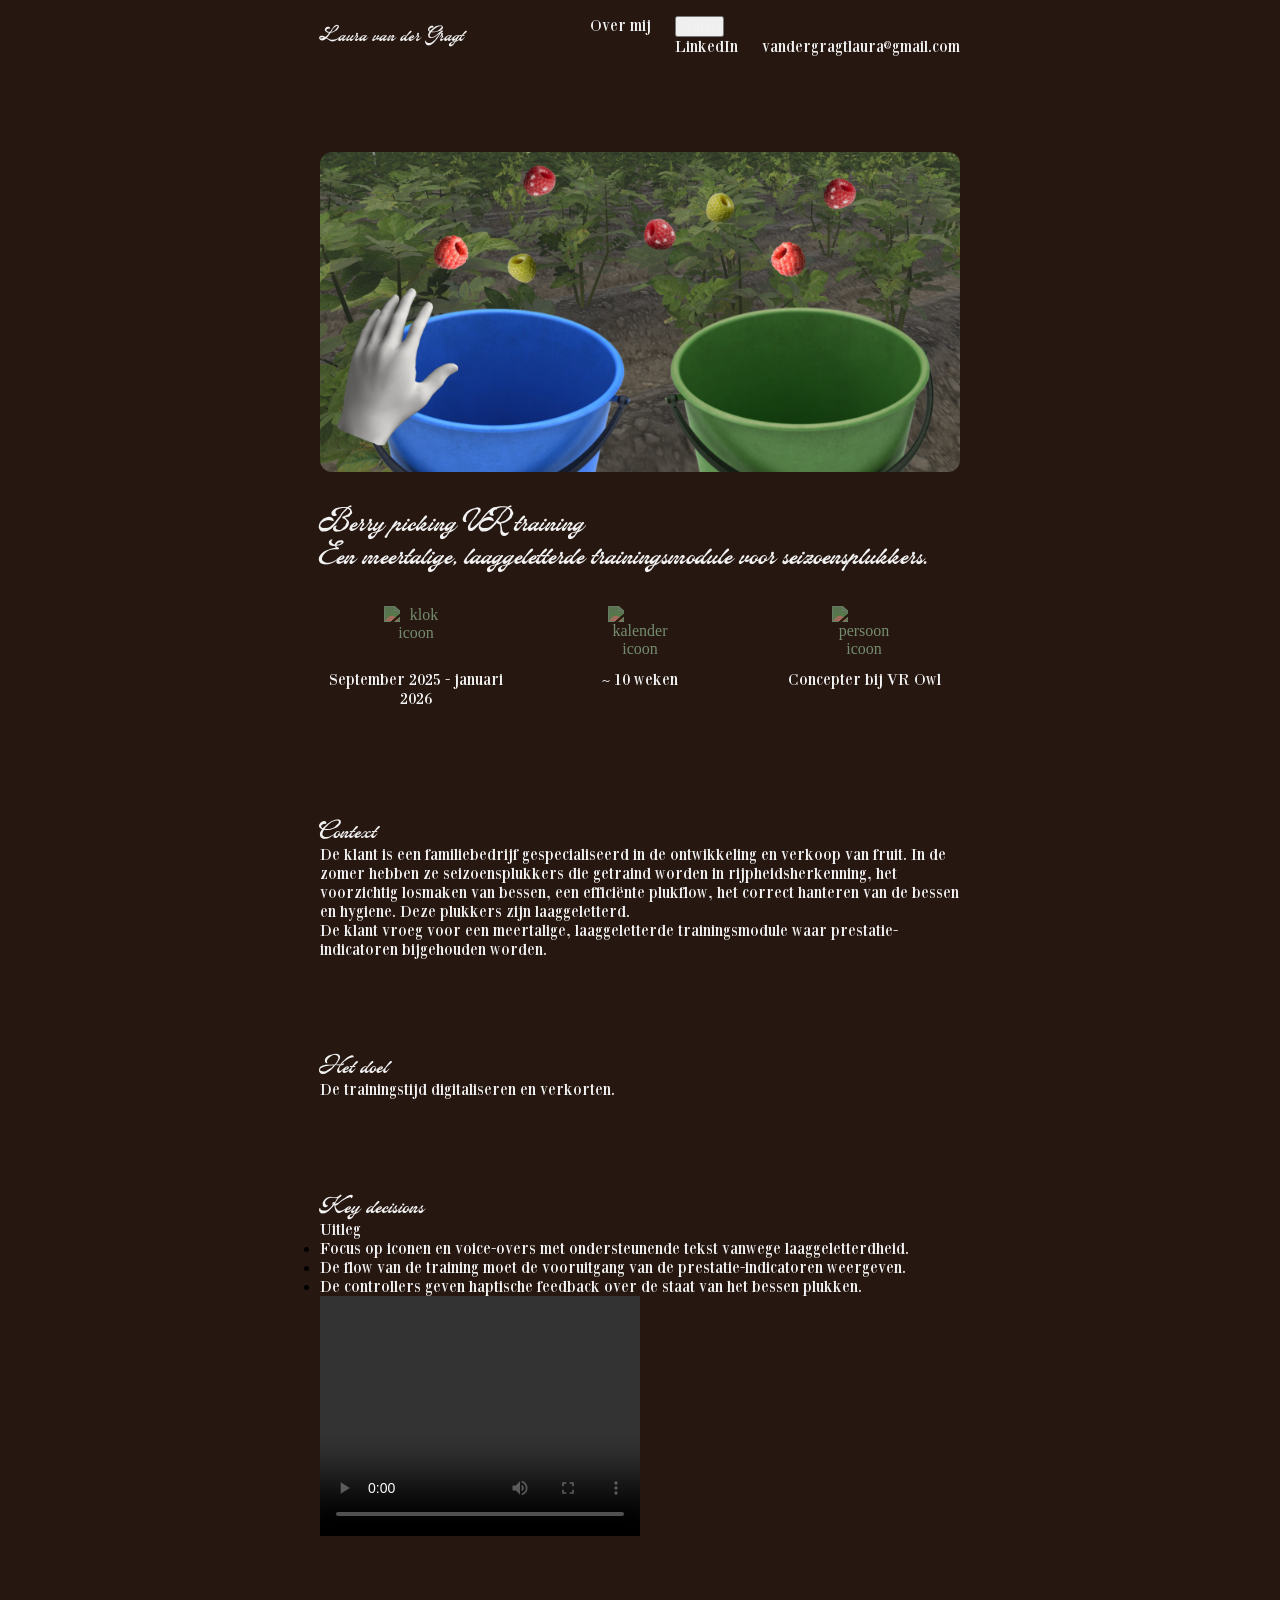
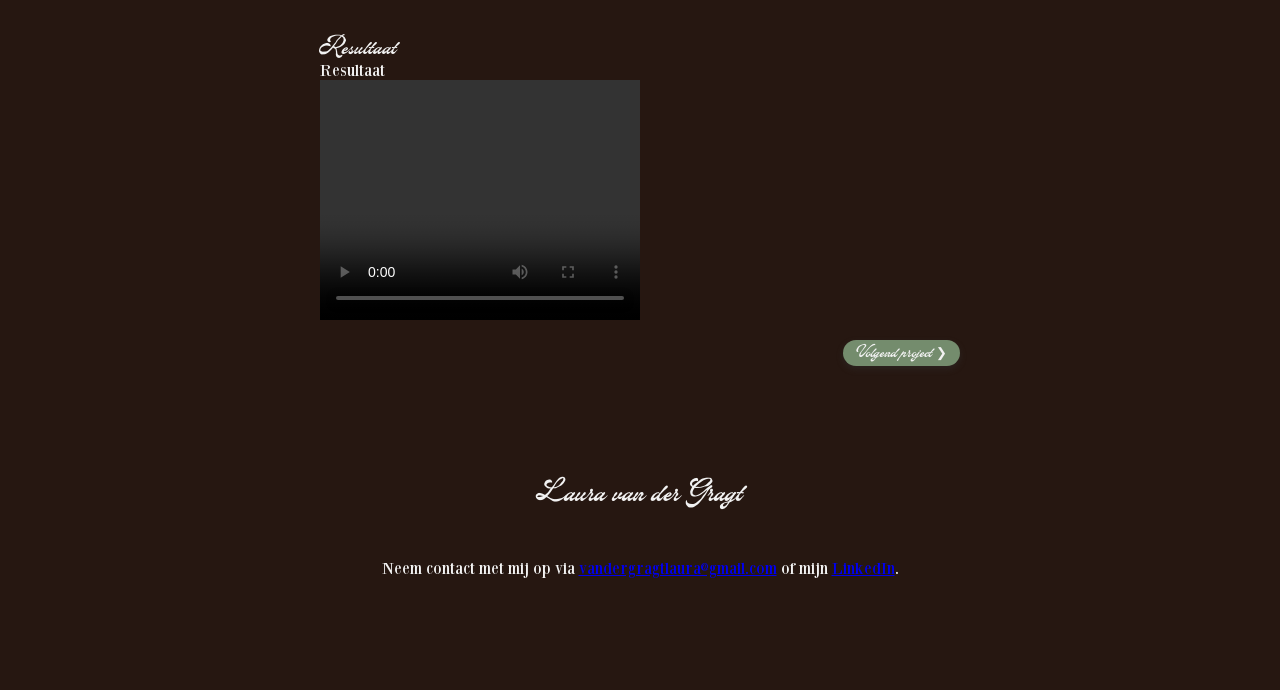
==== html/berrypicking.html @ a21385d6 "test" ====
<!DOCTYPE html>
<html lang="nl">

<head>
    <title>Berry picking VR training - Laura van der Gragt</title>

    <meta charset="UTF-8">

    <link rel="stylesheet" type="text/css" href="../css/style.css">
    <link rel="stylesheet" type="text/css" href="../css/projecten.css">

    <meta name="viewport" content="width=device-width, initial-scale=1" />
</head>

<body>
    <header>
        <nav>
            <a href="../index.html">Laura van der Gragt</a>
            <ul>
                <li>
                    <a href="./over-mij.html">Over mij</a>
                </li>
                <li>
                    <button>Contact</button>
                    <ul>
                        <li>
                            <a href="https://www.linkedin.com/in/laura-van-der-gragt/" target="_blank">LinkedIn</a>    
                        </li>
                        <li>
                            <a href= "mailto: vandergragtlaura@gmail.com"> vandergragtlaura@gmail.com</a>    
                        </li>
                    </ul>
                </li>
            </ul>   
        </nav>
    </header>

    <main>
        
        <section>
            <img src="../img/berrypicking-2.png" alt="Afbeelding van project">
            <h1>Berry picking VR training</h1>
        </section>

        <h2>Een meertalige, laaggeletterde trainingsmodule voor seizoensplukkers.</h2>

        <!-- Informatie case zoals tijd, wanneer en welke rol -->
        <ul>
            <li>
                <img src="../img/iconen-versie2/Klok.svg" alt="klok icoon">
                <p>September 2025 - januari 2026</p>
            </li>
            <li>
                <img src="../img/iconen-versie2/Kalender.svg" alt="kalender icoon">
                <p>~ 10 weken</p>
            </li>
            <li>
                <img src="../img/iconen-versie2/Persoon.svg" alt="persoon icoon">
                <p>Concepter bij VR Owl</p>
            </li>
        </ul>

        <section>
            <h3>Context</h3>
            <!-- <button>&#10095;</button> -->

            <section>
                <p>De klant is een familiebedrijf gespecialiseerd in de ontwikkeling en verkoop van fruit. In de zomer hebben ze seizoensplukkers die getraind worden in rijpheidsherkenning, het voorzichtig losmaken van bessen, een efficiënte plukflow, het correct hanteren van de bessen en hygiene. Deze plukkers zijn laaggeletterd.</p>
                <p>De klant vroeg voor een meertalige, laaggeletterde trainingsmodule waar prestatie-indicatoren bijgehouden worden. </p>
            </section>
                 
        </section>

        <section>
            <h3>Het doel</h3>
            <!-- <button>&#10095;</button> -->

            <section>
                 <p>De trainingstijd digitaliseren en verkorten.</p> 
            </section>

        </section>

        <section>
            <h3>Key decisions</h3>
            <!-- <button>&#10095;</button> -->

            <section>
                <p>Uitleg</p>

                <ul>
                    <li>
                        <p>Focus op iconen en voice-overs met ondersteunende tekst vanwege laaggeletterdheid.</p>
                    </li>
                    <li>
                        <p>De flow van de training moet de vooruitgang van de prestatie-indicatoren weergeven. </p> 
                    </li>
                    <li>
                        <p>De controllers geven haptische feedback over de staat van het bessen plukken.</p>
                    </li>
                </ul>
                
                <video width="320" height="240" controls>
                    <source src="#" type="video/mp4">
                    Je browser ondersteunt geen video.
                </video>
            </section>

        </section>

        <!-- Hoe veel interviews, tests/testpersonen etc. -->
        <!-- <ul>
            <li>
                <img src="../img/iconen-versie2/Testpersonen-2.svg" alt="Testpersonen icoon">
                <p>Testpersonen</p>
            </li> 
            <li>
                <img src="../img/iconen-versie2/Onderzoek-vergrootglas.svg" alt="Vergrootglas icoon">
                <p>Interviews</p>
            </li> 
        </ul> -->

        <section>
            <h3>Resultaat</h3>
            <!-- <button>&#10095;</button> -->

            <section>
                <p>Resultaat</p>
                
                <video width="320" height="240" controls>
                    <source src="#" type="video/mp4">
                    Je browser ondersteunt geen video.
                </video> 
            </section>
        </section>
    </main>

    <a href="#" class="button-container">Volgend project &#10095;</a>

    <footer>
        <h2>Laura van der Gragt</h2>
        <p>Neem contact met mij op via <a href= "mailto: vandergragtlaura@gmail.com">vandergragtlaura@gmail.com</a> of mijn <a href="https://www.linkedin.com/in/laura-van-der-gragt/" target="_blank">LinkedIn</a>.</p>
    </footer>

    <script src="../js/projecten.js"></script>

</body>
---- css/style.css ----
@charset "UTF-8";

* {
    box-sizing: border-box;
    padding: 0;
    margin: 0;
}

:root {
    --header-color: #F2F2F2;
    --header-hover: #;
    --highlight: #748C6D;

    --main-color: #F2F2F2;
    --main-hover: #;
    
    --background-color: #261711;

    --ervaring-background: #72655F;

    --figcaption-a:#748C6D;
    --figcaption-a-hover: #72655F;

}

@font-face {
    font-family: "BodoniXT";
    src: url(../fonts/BodoniXT.ttf);
}

@font-face {
    font-family: "Montella";
    src: url(../fonts/Montella\ Cracken.otf);
}

body {
    background-color: var(--background-color);
    width: 85%;
    margin: auto;
    /* display: flex; */
    /* align-items: center;
    justify-content: center; */
}

html {
  scroll-behavior: smooth;
}

img {
    width: 100%;
}





h1, h2, h3, h4, p {
    color: var(--header-color);
    font-weight:lighter;
}

h1, h2, h3, h4 {
    font-family: "Montella";
}

p {
    font-family: "BodoniXT";
}  


header {
    position: sticky; 
    z-index: 1000; 
    padding: 1em 0 0 0;
}

/* Stijl voor de navigatie */
header nav {
    display: flex;
    justify-content: space-between; 
    align-items: center; 

    font-size: 1.em;
}

/* Logo */
header nav > a {
    color: var(--main-color);
    text-decoration: none; 

    font-family: "Montella";
}

/* Stijl voor de navigatielinks */
header nav ul {
    list-style: none; 
    display: flex; 
    gap: 1.5rem; 
}

header nav ul a, header nav button {
    font-family: "BodoniXT";

    text-decoration: none; 
    color: var(--main-color); 
    /* font-size: 1rem; */
    /* transition: color 0.3s ease;  */
}

/* header nav ul a:hover, header nav button:hover {
    color: var(--header-hover-color-text); 
} */

main > section {
    margin-top: 4em;
}


.highlight {
    font-family:"Montella";
    color: var(--highlight);
} 

.intro h2, .intro h3 {
    font-family: "BodoniXT";
}


/* Case study knop */
.button-container {
    text-align: center;
    align-self: center;

    display: table;
    margin: 0 0 0 auto;
    right: 0;
    padding: .3em 1em;

    border-radius: 36px;
    background-color: var(--figcaption-a);

    text-decoration: none;
    font-family: "Montella";
    color: var(--main-color);
    font-weight: lighter;
    font-size:smaller;
    
    filter:
    drop-shadow(0 3px 3px #3333336a);
}








.ervaring-grid {
    display: flex;
    justify-content: left;
    align-items: center;

    flex-direction: column;

    gap: 1em;

    margin: 1em 0 1em 0
}

.ervaring-grid li {
    display: grid;
    grid-template-columns: 3em auto;
    grid-template-rows: auto auto;

    width: 100%;

    background-color: var(--ervaring-background);

    padding: 1em;
    border-radius: 20px;
}



.ervaring-grid h4 {
    font-size: 1.2em;
    font-family: "Montella"
}

.ervaring-grid p {
    white-space: pre-line;
    grid-row: 2;
    grid-column: 2;
}

.ervaring-grid li img {
    order: -1;
    width: 2em;

    filter: invert();
}






footer {
    text-align: center; 
    padding: 7em 0; 
    width: 100%;

    color: var(--main-color);
}

footer h2 {
    font-family: "Montella";

    padding-bottom: 2em;
}

@media screen and (min-width: 1100px) {
    .ervaring-grid {
        flex-direction: row;
    }
}

@media screen and (min-width: 800px) {
    body {
        width: 50%;
    }
}
---- css/projecten.css ----
/* Banner foto */

main section:first-of-type img {
    width: 100%;
    height: 20em;

    object-fit: cover;

    margin: 2em 0;

    border-radius: 12px;
}

h1 {
    font-family: "Montella";
}


/* Statistieken grids */

main > ul:first-of-type {
    list-style: none;
    display: grid;
    grid-template-columns: repeat(3, 1fr);
    gap: 2em;
    padding: 2em 0;
}

main > ul:first-of-type li, main > ul:nth-of-type(2) li {
    display: flex;
    flex-direction: column;
    align-items: center;
    text-align: center;
}

main > ul:first-of-type li img, main >ul:nth-of-type(2) li img {
    width: 4em;
    height: 4em;
    padding-bottom: 1em;

    filter: invert(57%) sepia(14%) saturate(598%) hue-rotate(61deg) brightness(89%) contrast(86%);
}

main > ul:nth-of-type(2) {
    list-style: none;
    display: grid;
    grid-template-columns: repeat(2, 1fr);
    gap: 3em;
    padding: 2em 0;
}

main > section:not(:first-of-type) {
    padding: 1em 0 1em 0;
}

main section img {
    border-radius: 12px;
}
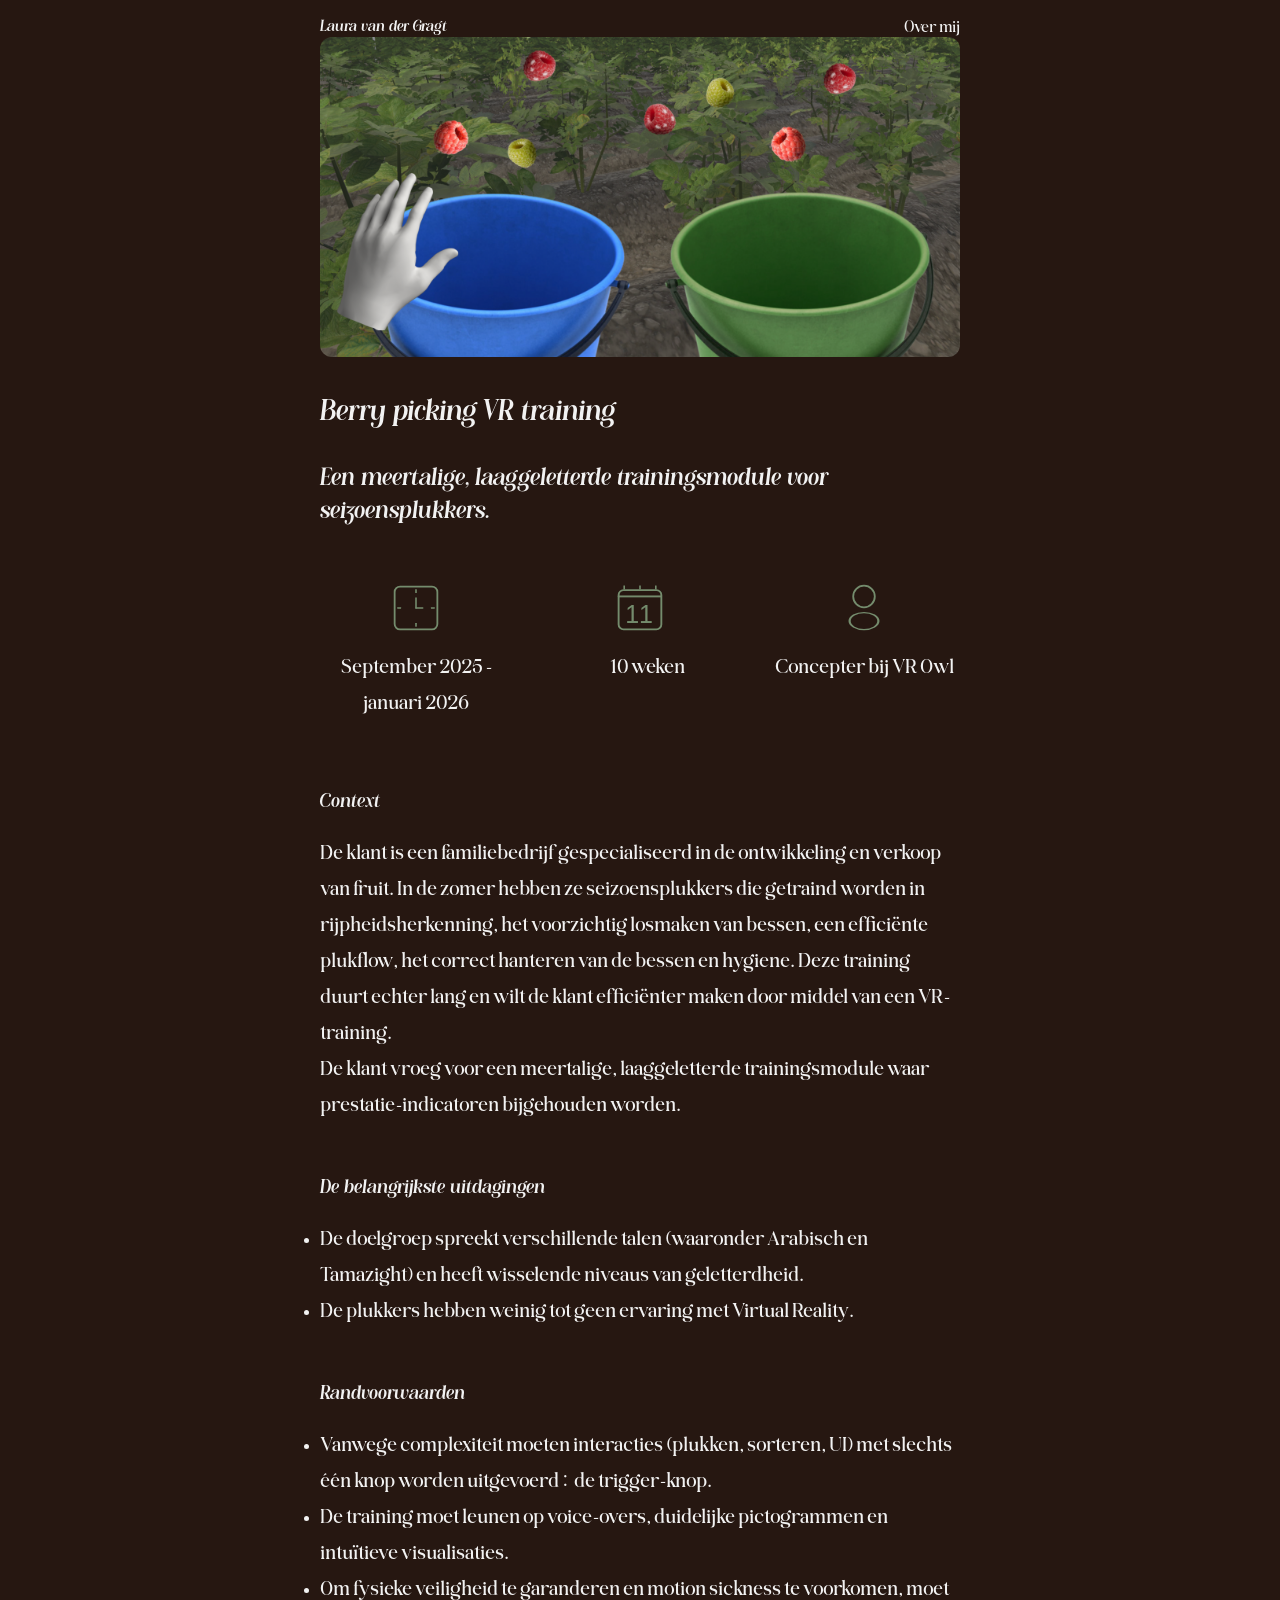
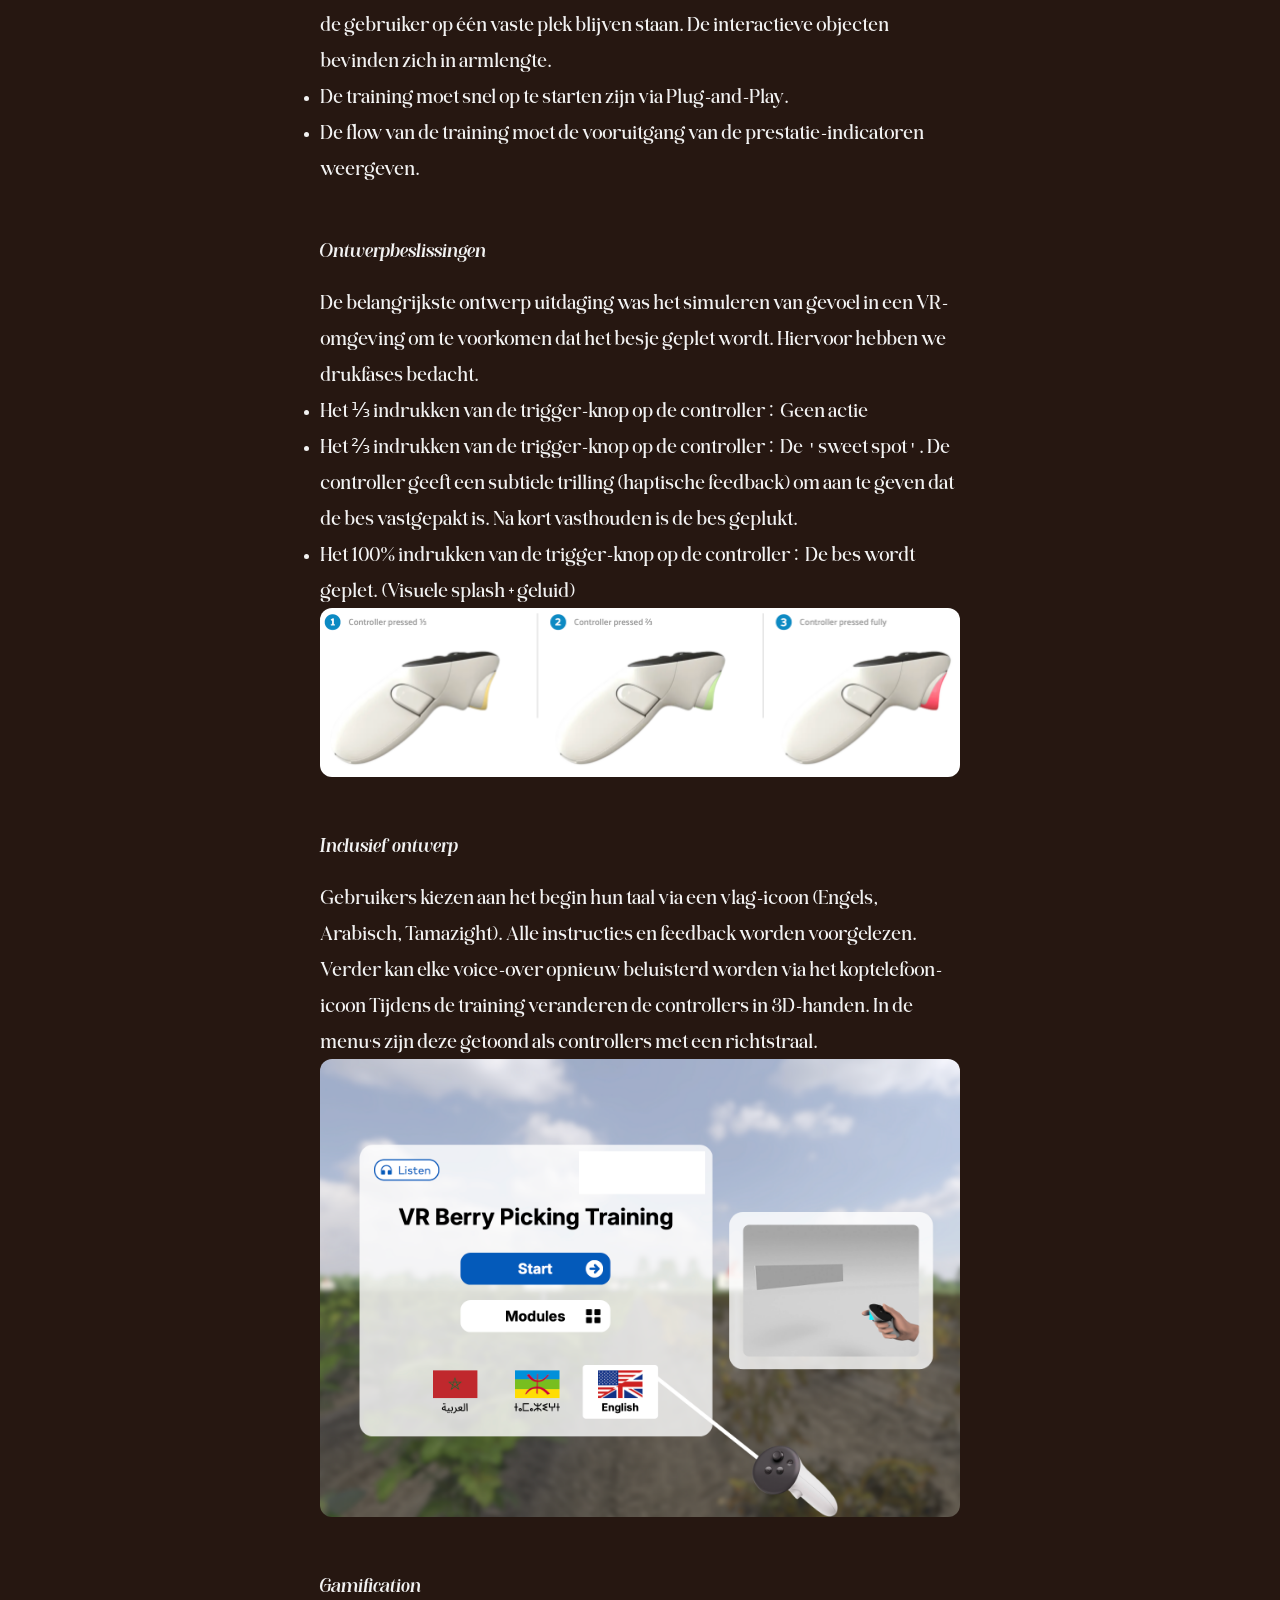
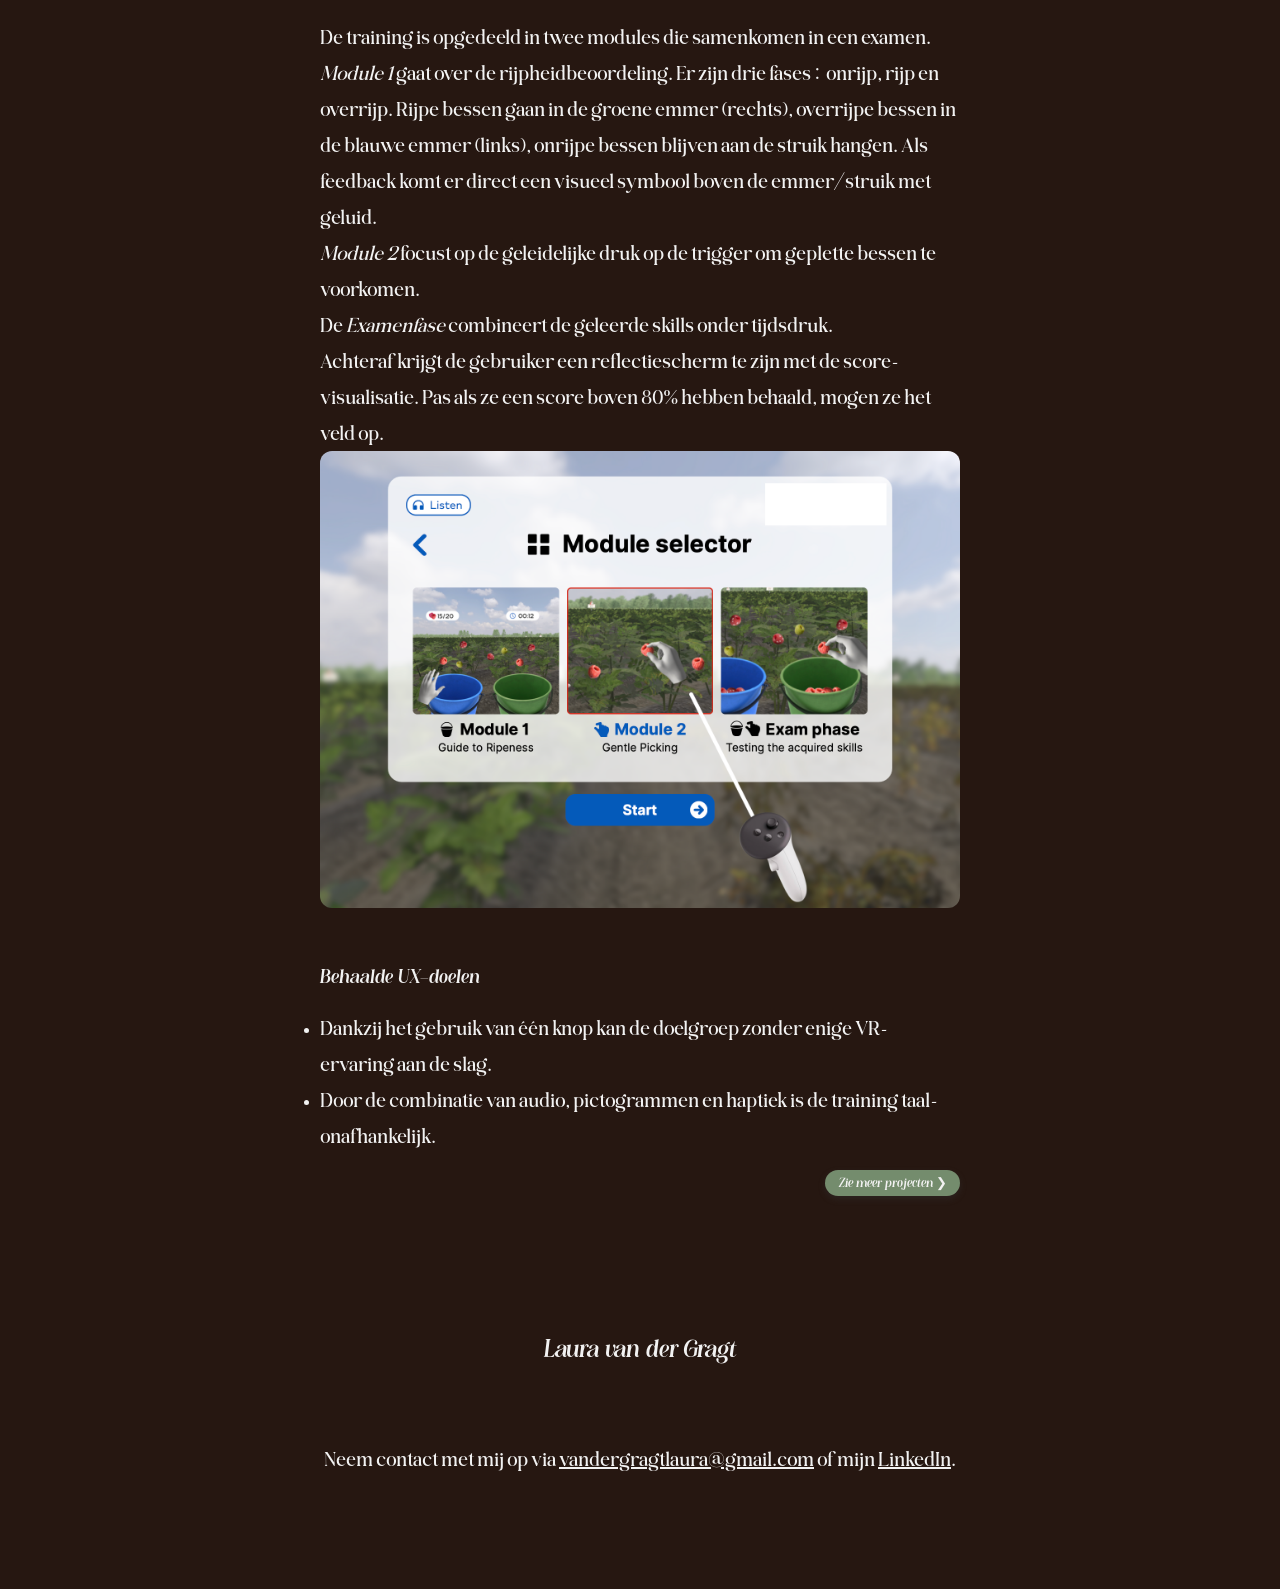
==== commit 82a09936: "case studys" ====
--- a/html/berrypicking.html
+++ b/html/berrypicking.html
@@ -18,18 +18,7 @@
             <a href="../index.html">Laura van der Gragt</a>
             <ul>
                 <li>
-                    <a href="./over-mij.html">Over mij</a>
-                </li>
-                <li>
-                    <button>Contact</button>
-                    <ul>
-                        <li>
-                            <a href="https://www.linkedin.com/in/laura-van-der-gragt/" target="_blank">LinkedIn</a>    
-                        </li>
-                        <li>
-                            <a href= "mailto: vandergragtlaura@gmail.com"> vandergragtlaura@gmail.com</a>    
-                        </li>
-                    </ul>
+                    <a href="../index.html#about">Over mij</a>
                 </li>
             </ul>   
         </nav>
@@ -47,95 +36,117 @@
         <!-- Informatie case zoals tijd, wanneer en welke rol -->
         <ul>
             <li>
-                <img src="../img/iconen-versie2/Klok.svg" alt="klok icoon">
+                <img src="../img/icons-2026/clock.svg" alt="klok icoon">
                 <p>September 2025 - januari 2026</p>
             </li>
             <li>
-                <img src="../img/iconen-versie2/Kalender.svg" alt="kalender icoon">
+                <img src="../img/icons-2026/calendar.svg" alt="kalender icoon">
                 <p>~ 10 weken</p>
             </li>
             <li>
-                <img src="../img/iconen-versie2/Persoon.svg" alt="persoon icoon">
+                <img src="../img/icons-2026/role.svg" alt="persoon icoon">
                 <p>Concepter bij VR Owl</p>
             </li>
         </ul>
 
         <section>
             <h3>Context</h3>
-            <!-- <button>&#10095;</button> -->
 
-            <section>
-                <p>De klant is een familiebedrijf gespecialiseerd in de ontwikkeling en verkoop van fruit. In de zomer hebben ze seizoensplukkers die getraind worden in rijpheidsherkenning, het voorzichtig losmaken van bessen, een efficiënte plukflow, het correct hanteren van de bessen en hygiene. Deze plukkers zijn laaggeletterd.</p>
-                <p>De klant vroeg voor een meertalige, laaggeletterde trainingsmodule waar prestatie-indicatoren bijgehouden worden. </p>
-            </section>
-                 
+            <p>De klant is een familiebedrijf gespecialiseerd in de ontwikkeling en verkoop van fruit. In de zomer hebben ze seizoensplukkers die getraind worden in rijpheidsherkenning, het voorzichtig losmaken van bessen, een efficiënte plukflow, het correct hanteren van de bessen en hygiene. Deze training duurt echter lang en wilt de klant efficiënter maken door middel van een VR-training.</p>
+            <p>De klant vroeg voor een meertalige, laaggeletterde trainingsmodule waar prestatie-indicatoren bijgehouden worden. </p>           
         </section>
 
         <section>
-            <h3>Het doel</h3>
-            <!-- <button>&#10095;</button> -->
+            <h3>De belangrijkste uitdagingen</h3>
 
-            <section>
-                 <p>De trainingstijd digitaliseren en verkorten.</p> 
-            </section>
+            <ul>
+                <li>
+                    <p>De doelgroep spreekt verschillende talen (waaronder Arabisch en Tamazight) en heeft wisselende niveaus van geletterdheid. </p>
+                </li>
+                <li>
+                    <p>De plukkers hebben weinig tot geen ervaring met Virtual Reality.</p>
+                </li>
+            </ul>
 
         </section>
 
         <section>
-            <h3>Key decisions</h3>
-            <!-- <button>&#10095;</button> -->
+            <h3>Randvoorwaarden</h3>
 
-            <section>
-                <p>Uitleg</p>
-
-                <ul>
-                    <li>
-                        <p>Focus op iconen en voice-overs met ondersteunende tekst vanwege laaggeletterdheid.</p>
-                    </li>
-                    <li>
-                        <p>De flow van de training moet de vooruitgang van de prestatie-indicatoren weergeven. </p> 
-                    </li>
-                    <li>
-                        <p>De controllers geven haptische feedback over de staat van het bessen plukken.</p>
-                    </li>
-                </ul>
+            <ul>
+                <li>
+                    <p>Vanwege complexiteit moeten interacties (plukken, sorteren, UI) met slechts één knop worden uitgevoerd: de trigger-knop.</p>
+                </li>
+                <li>
+                    <p>De training moet leunen op voice-overs, duidelijke pictogrammen en intuïtieve visualisaties.</p> 
+                </li>
+                <li>
+                    <p>Om fysieke veiligheid te garanderen en motion sickness te voorkomen, moet de gebruiker op één vaste plek blijven staan. De interactieve objecten bevinden zich in armlengte.</p>
+                </li>
+                <li>
+                    <p>De training moet snel op te starten zijn via Plug-and-Play.</p>
+                </li>
+                <li>
+                    <p>De flow van de training moet de vooruitgang van de prestatie-indicatoren weergeven.</p>
+                </li>
+            </ul>
                 
-                <video width="320" height="240" controls>
-                    <source src="#" type="video/mp4">
-                    Je browser ondersteunt geen video.
-                </video>
-            </section>
-
         </section>
 
-        <!-- Hoe veel interviews, tests/testpersonen etc. -->
-        <!-- <ul>
-            <li>
-                <img src="../img/iconen-versie2/Testpersonen-2.svg" alt="Testpersonen icoon">
-                <p>Testpersonen</p>
-            </li> 
-            <li>
-                <img src="../img/iconen-versie2/Onderzoek-vergrootglas.svg" alt="Vergrootglas icoon">
-                <p>Interviews</p>
-            </li> 
-        </ul> -->
 
         <section>
-            <h3>Resultaat</h3>
-            <!-- <button>&#10095;</button> -->
+            <h3>Ontwerpbeslissingen</h3>
 
-            <section>
-                <p>Resultaat</p>
-                
-                <video width="320" height="240" controls>
-                    <source src="#" type="video/mp4">
-                    Je browser ondersteunt geen video.
-                </video> 
-            </section>
+            <p>De belangrijkste ontwerp uitdaging was het simuleren van gevoel in een VR-omgeving om te voorkomen dat het besje geplet wordt. Hiervoor hebben we drukfases bedacht.</p>
+            
+            <ul>
+                <li>
+                    <p>Het &#8531; indrukken van de trigger-knop op de controller: Geen actie</p>
+                </li>
+                <li>
+                    <p>Het &#8532; indrukken van de trigger-knop op de controller: De 'sweet spot'. De controller geeft een subtiele trilling (haptische feedback) om aan te geven dat de bes vastgepakt is. Na kort vasthouden is de bes geplukt.</p>           
+                </li>
+                <li>
+                    <p>Het 100% indrukken van de trigger-knop op de controller: De bes wordt geplet. (Visuele splash + geluid)</p>
+                </li>
+            </ul>
+            
+            <img src="../img/berrypicking/drukfases.png" alt="De drukfases visueel weergeven">
+        </section>
+
+        <section>
+            <h3>Inclusief ontwerp</h3>
+            <p>Gebruikers kiezen aan het begin hun taal via een vlag-icoon (Engels, Arabisch, Tamazight). Alle instructies en feedback worden voorgelezen. Verder kan elke voice-over  opnieuw beluisterd worden via het koptelefoon-icoon Tijdens de training veranderen de controllers in 3D-handen. In de menu’s zijn deze getoond als controllers met een richtstraal.</p>
+
+            <img src="../img/berrypicking/taalselector.png" alt="Beginpagina van de training, waar de gebruiker kan kiezen tussen talen met een instructievideo rechts.">
+        </section>
+
+        <section>
+            <h3>Gamification</h3>
+            <p>De training is opgedeeld in twee modules die samenkomen in een examen.</p>
+            <p><i>Module 1</i> gaat over de rijpheidbeoordeling. Er zijn drie fases: onrijp, rijp en overrijp. Rijpe bessen gaan in de groene emmer (rechts), overrijpe bessen in de blauwe emmer (links), onrijpe bessen blijven aan de struik hangen. Als feedback komt er direct een visueel symbool boven de emmer/struik met geluid.</p>
+            <p><i>Module 2</i> focust op de geleidelijke druk op de trigger om geplette bessen te voorkomen.</p>
+            <p>De <i>Examenfase</I> combineert de geleerde skills onder tijdsdruk.</p>
+
+            <p>Achteraf krijgt de gebruiker een reflectiescherm te zijn met de score-visualisatie. Pas als ze een score boven 80% hebben behaald, mogen ze het veld op.</p>
+
+            <img src="../img/berrypicking/moduleselector.png" alt="De UI van de module selector. Er zijn afbeeldingen te zien van iedere module. De middelste is geselecteerd.">
+        </section>
+
+        <section>
+            <h3>Behaalde UX-doelen</h3>
+            <ul>
+                <li>
+                    <p>Dankzij het gebruik van één knop kan de doelgroep zonder enige VR-ervaring aan de slag.</p>
+                </li>
+                <li>
+                    <p>Door de combinatie van audio, pictogrammen en haptiek is de training taal-onafhankelijk.</p>
+                </li>
+            </ul>
         </section>
     </main>
 
-    <a href="#" class="button-container">Volgend project &#10095;</a>
+    <a href="./bullseye.html" class="button-container">Zie meer projecten &#10095;</a>
 
     <footer>
         <h2>Laura van der Gragt</h2>
--- a/css/style.css
+++ b/css/style.css
@@ -4,6 +4,8 @@
     box-sizing: border-box;
     padding: 0;
     margin: 0;
+
+    color: var(--main-color);
 }
 
 :root {
@@ -23,14 +25,16 @@
 
 }
 
+/* bodytext */
 @font-face {
     font-family: "BodoniXT";
-    src: url(../fonts/BodoniXT.ttf);
-}
-
+    src: url(../fonts/Belgiano\ Serif\ 2.otf);
+}
+
+/* maintext */
 @font-face {
     font-family: "Montella";
-    src: url(../fonts/Montella\ Cracken.otf);
+    src: url(../fonts/Milesdane.otf);
 }
 
 body {
@@ -59,13 +63,31 @@
     font-weight:lighter;
 }
 
-h1, h2, h3, h4 {
-    font-family: "Montella";
+h1, h2, h3, h4, h5 {
+    font-family: "Montella";
+
+    /* margin: 1em 0; */
+}
+
+h1 {
+    font-size: 30px;
+}
+
+h2 {
+    font-size: 25px;
+}
+
+h3 {
+    font-size: 20px;
 }
 
 p {
     font-family: "BodoniXT";
+    line-height: 1.8em;
+    font-size: 20px;
 }  
+
+
 
 
 header {
@@ -111,9 +133,6 @@
     color: var(--header-hover-color-text); 
 } */
 
-main > section {
-    margin-top: 4em;
-}
 
 
 .highlight {
@@ -204,6 +223,17 @@
 
 
 
+blockquote {
+    border-left: 2px solid var(--highlight);
+    padding-left: 1em;
+    margin: 1em 0;
+
+    font-style: italic;
+    font-size: 25px;
+}
+
+
+
 
 
 footer {
--- a/css/projecten.css
+++ b/css/projecten.css
@@ -7,7 +7,7 @@
 
     object-fit: cover;
 
-    margin: 2em 0;
+    /* margin: 2em 0; */
 
     border-radius: 12px;
 }
@@ -15,6 +15,22 @@
 h1 {
     font-family: "Montella";
 }
+
+h1, h2, h3, h4, h5 {
+    margin: 1em 0;
+}
+
+
+
+main > section:not(:first-of-type) {
+    padding: 1em 0 1em 0;
+}
+
+main section img {
+    border-radius: 12px;
+}
+
+
 
 
 /* Statistieken grids */
@@ -50,10 +66,79 @@
     padding: 2em 0;
 }
 
-main > section:not(:first-of-type) {
-    padding: 1em 0 1em 0;
+
+
+
+
+
+
+
+
+
+
+
+
+
+
+
+.storyboard > li {
+    display: grid;
+    grid-template-columns: repeat(2, 1fr);
+    grid-template-rows: repeat(2, 1fr);
+    grid-column-gap: 1em;
+    grid-row-gap: 1em;
+    padding-bottom: 1em;
+    
+    /* border-bottom: 1px solid white; */
+
+     margin-top: 1em;  
 }
 
-main section img {
-    border-radius: 12px;
-}+.storyboard > li:not(:first-of-type) {
+    margin-top: 3em;  
+}
+
+.storyboard > li p {
+    grid-area: 1 / 1 / 2 / 2; 
+}
+
+.storyboard > li img {
+    grid-area: 1 / 2 / 2 / 3; 
+}
+
+.storyboard > li:nth-of-type(even) {
+    padding: 3em;
+
+    background-color: var(--ervaring-background);
+    /* width: 100%; */
+    border-radius: 20px;
+}
+
+
+.storyboard > li:nth-of-type(even) p {
+    grid-area: 1 / 2 / 2 / 3; 
+}
+
+
+.storyboard > li:nth-of-type(even) img{
+    grid-area: 1 / 1 / 2 / 2; 
+}
+
+.storyboard-ul { 
+    grid-area: 2 / 1 / 3 / 3; 
+
+    /* display: grid;
+    grid-template-columns: repeat(2, 1fr);
+    grid-column-gap: 1em;
+    grid-row-gap: 1em; */
+
+    list-style: circle;
+}
+
+
+iframe {
+    width:100%;
+    /* height: 100%; */
+
+    border: none;
+}
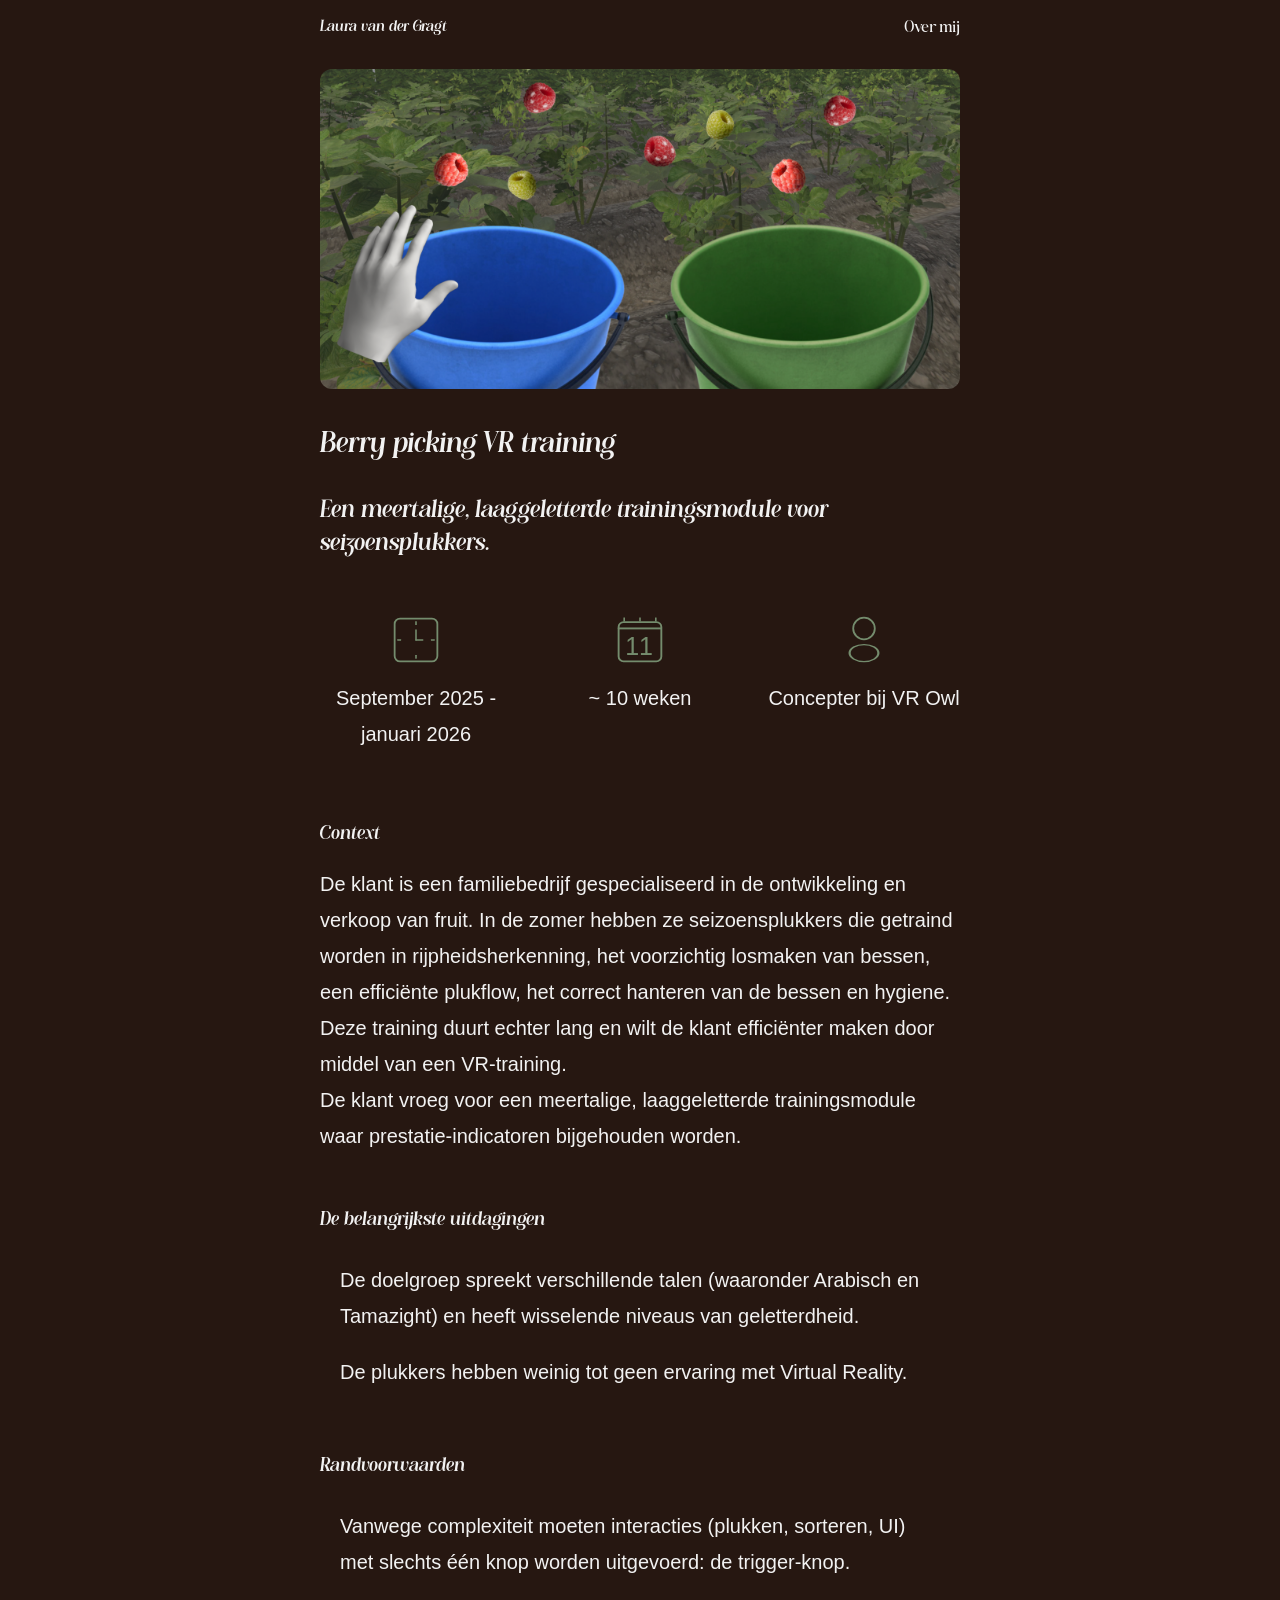
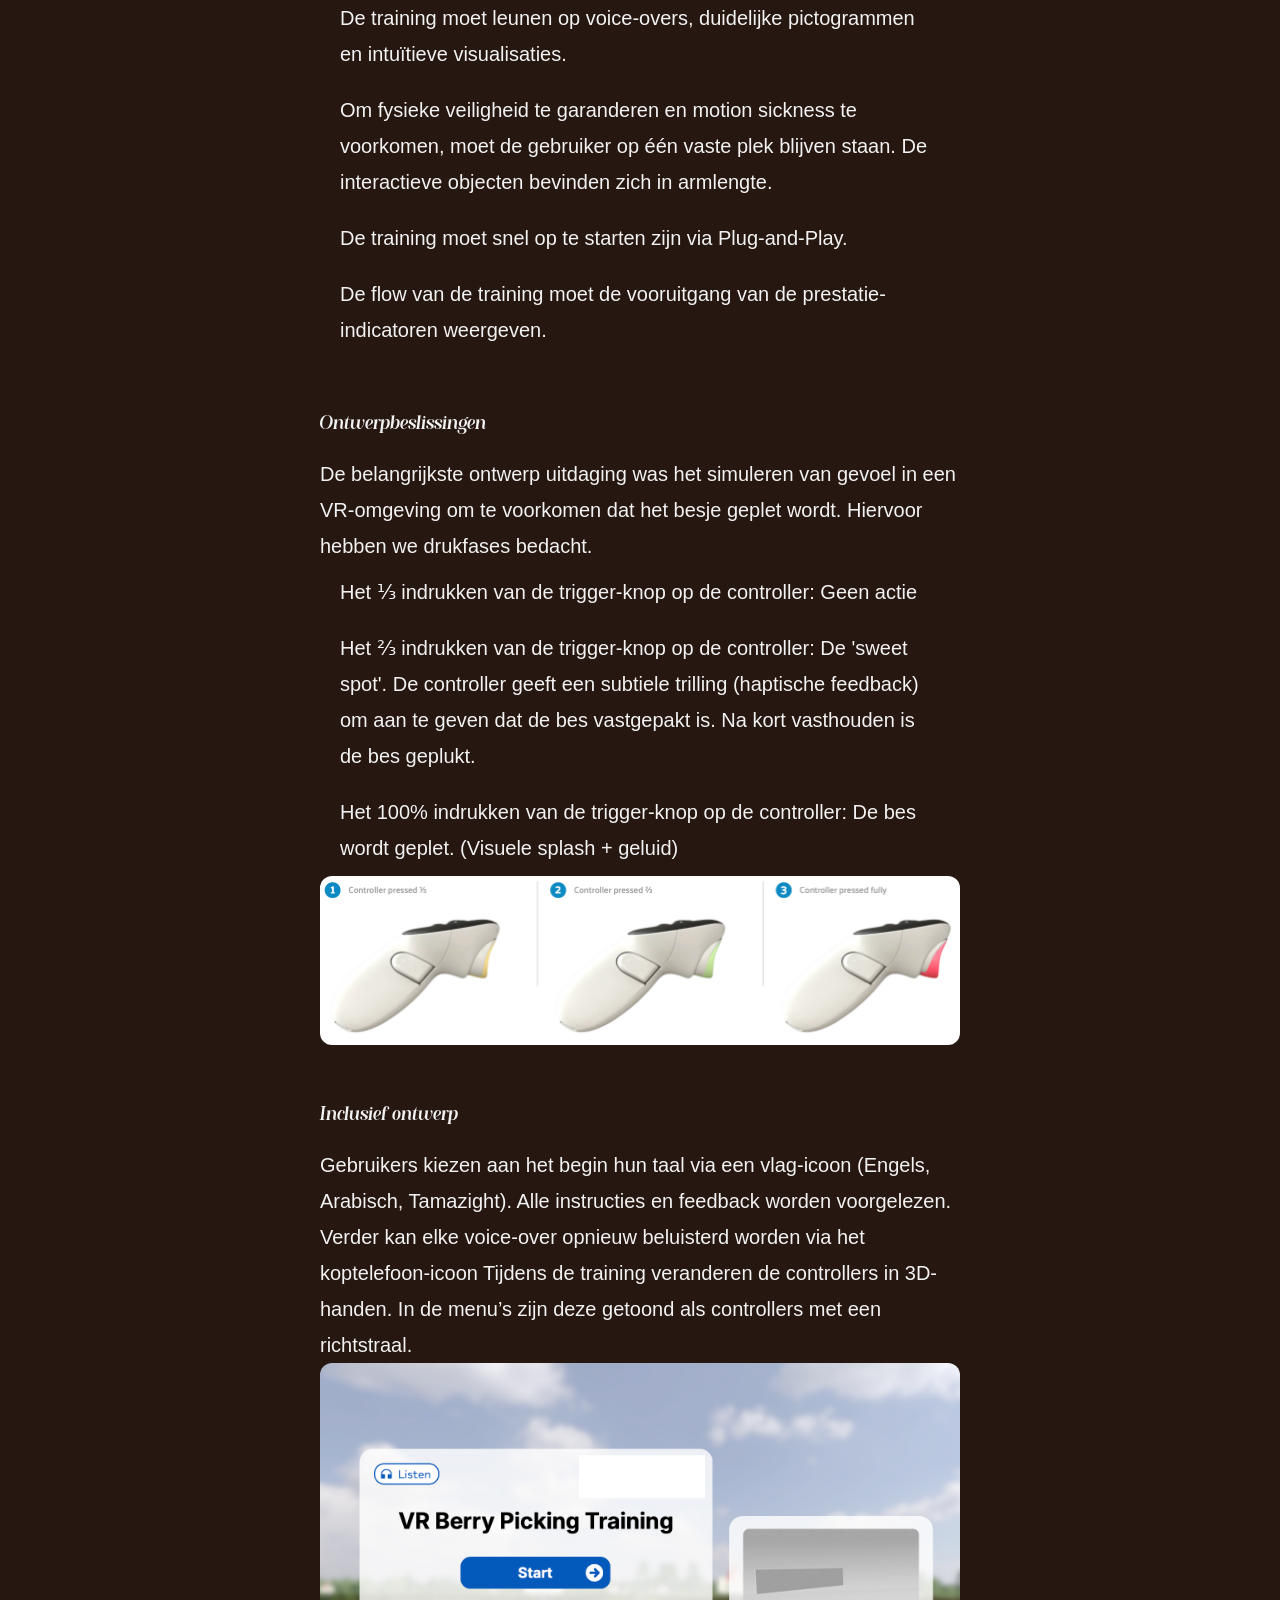
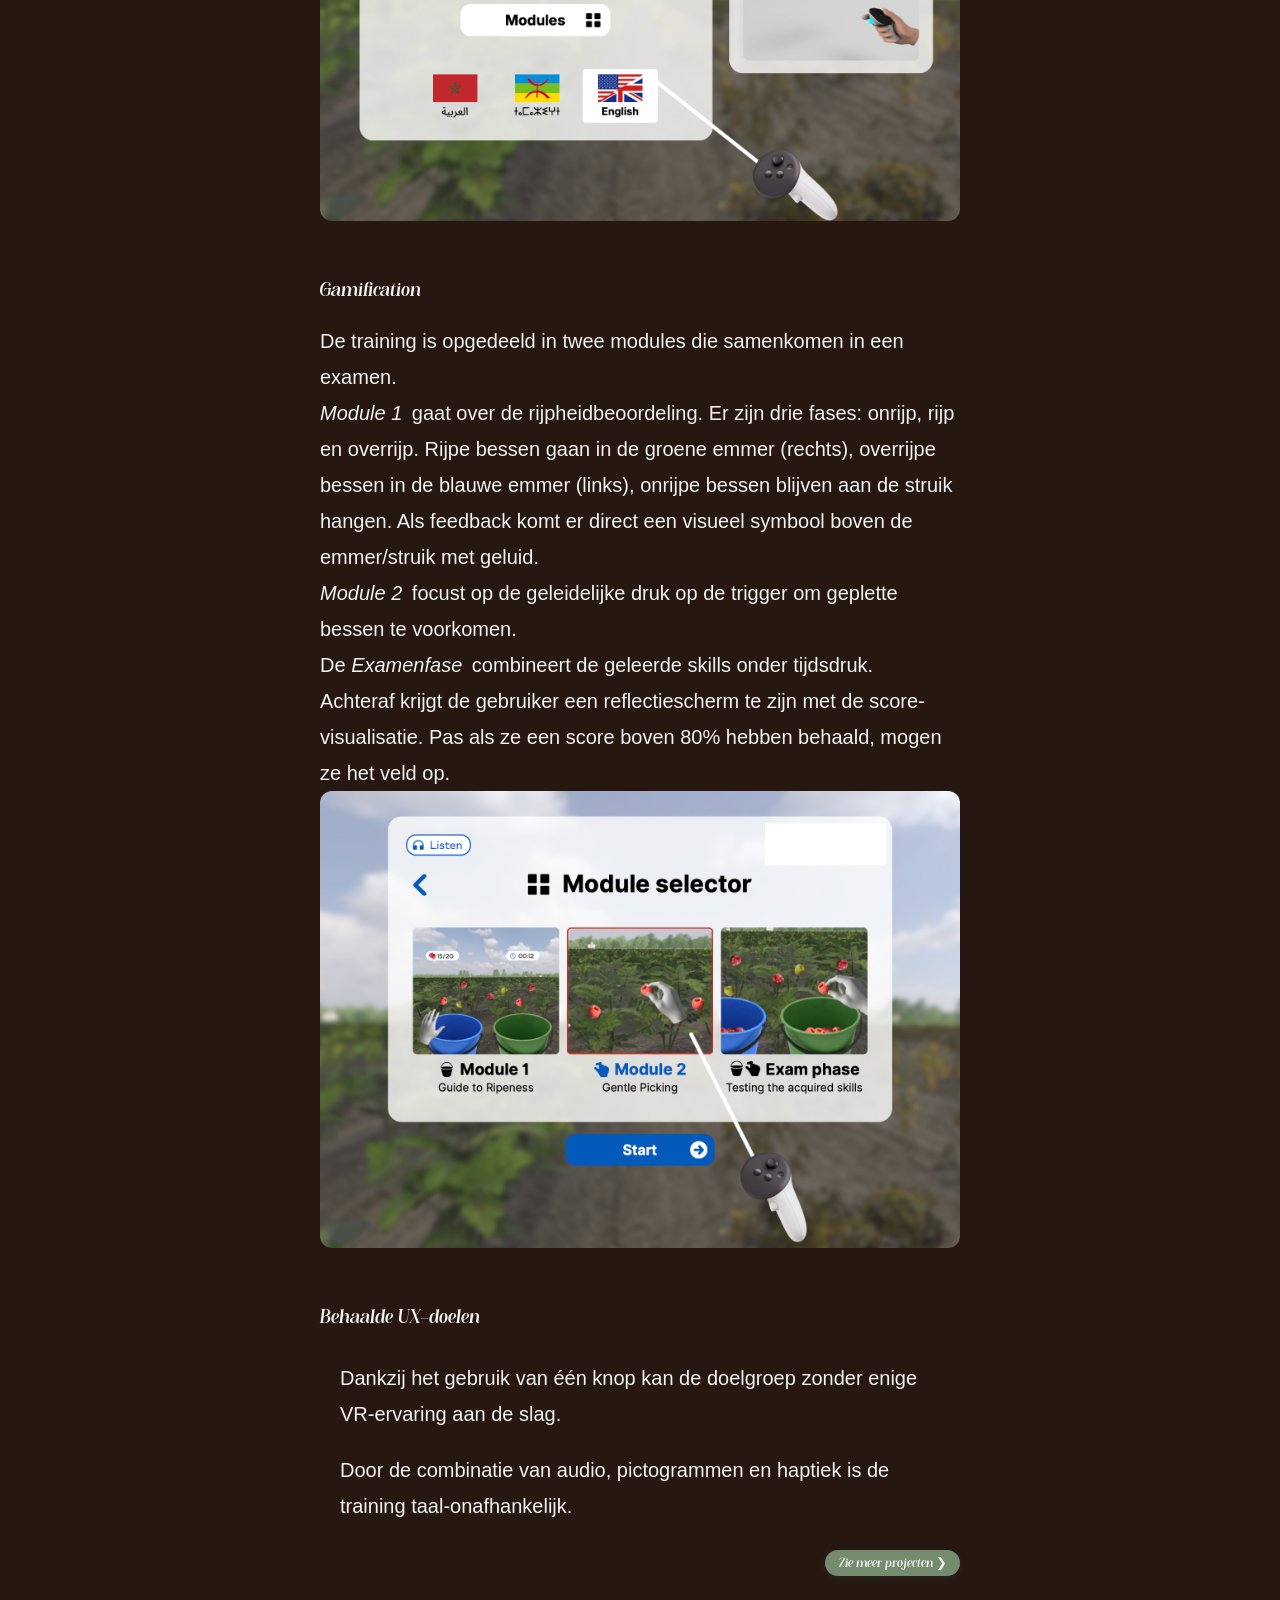
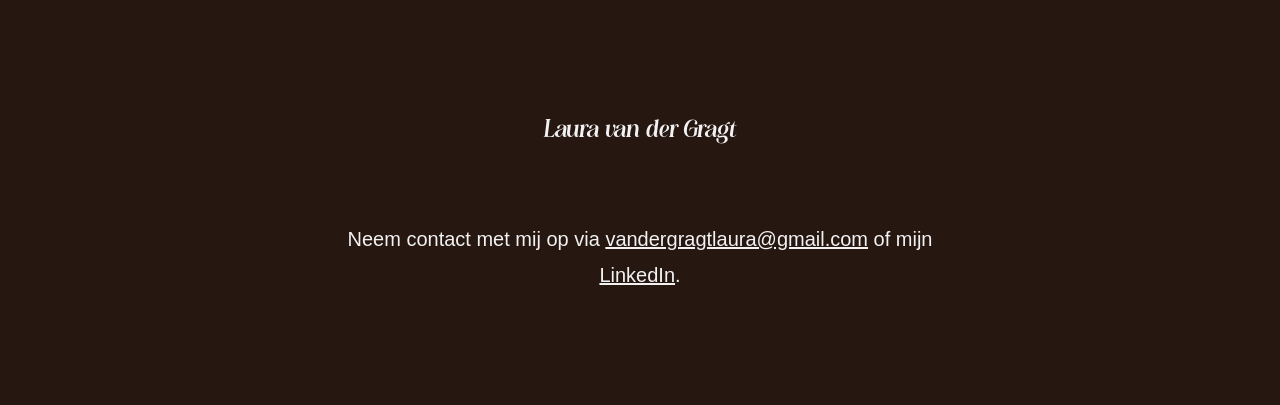
==== commit 029ce5e5: "width" ====
--- a/html/berrypicking.html
+++ b/html/berrypicking.html
@@ -124,9 +124,9 @@
         <section>
             <h3>Gamification</h3>
             <p>De training is opgedeeld in twee modules die samenkomen in een examen.</p>
-            <p><i>Module 1</i> gaat over de rijpheidbeoordeling. Er zijn drie fases: onrijp, rijp en overrijp. Rijpe bessen gaan in de groene emmer (rechts), overrijpe bessen in de blauwe emmer (links), onrijpe bessen blijven aan de struik hangen. Als feedback komt er direct een visueel symbool boven de emmer/struik met geluid.</p>
-            <p><i>Module 2</i> focust op de geleidelijke druk op de trigger om geplette bessen te voorkomen.</p>
-            <p>De <i>Examenfase</I> combineert de geleerde skills onder tijdsdruk.</p>
+            <p><i>Module 1 </i>gaat over de rijpheidbeoordeling. Er zijn drie fases: onrijp, rijp en overrijp. Rijpe bessen gaan in de groene emmer (rechts), overrijpe bessen in de blauwe emmer (links), onrijpe bessen blijven aan de struik hangen. Als feedback komt er direct een visueel symbool boven de emmer/struik met geluid.</p>
+            <p><i>Module 2 </i>focust op de geleidelijke druk op de trigger om geplette bessen te voorkomen.</p>
+            <p>De <i>Examenfase</i> combineert de geleerde skills onder tijdsdruk.</p>
 
             <p>Achteraf krijgt de gebruiker een reflectiescherm te zijn met de score-visualisatie. Pas als ze een score boven 80% hebben behaald, mogen ze het veld op.</p>
 
--- a/css/style.css
+++ b/css/style.css
@@ -82,10 +82,15 @@
 }
 
 p {
-    font-family: "BodoniXT";
+    /* font-family: "BodoniXT"; */
+    font-family: Arial, Helvetica, sans-serif;
     line-height: 1.8em;
     font-size: 20px;
 }  
+
+i {
+    padding-right: 4px;
+}
 
 
 
--- a/css/projecten.css
+++ b/css/projecten.css
@@ -1,5 +1,14 @@
 
 /* Banner foto */
+
+/* body {
+    width: 100%;
+}
+
+main section {
+    width: 85%;
+    margin: 0 auto;
+} */
 
 main section:first-of-type img {
     width: 100%;
@@ -7,7 +16,7 @@
 
     object-fit: cover;
 
-    /* margin: 2em 0; */
+    margin: 2em 0 0 0;
 
     border-radius: 12px;
 }
@@ -73,67 +82,37 @@
 
 
 
+li:not(.storyboard > li, main > ul:first-of-type li, main > ul:nth-of-type(2) li) {
+    list-style: none;
+}
 
 
-
-
-
+li p:not(.storyboard > li p, main > ul:first-of-type li p, main > ul:nth-of-type(2) li p) {
+    /* text-align: center; */
+    padding: .5em 1em;
+}
 
 
 
 .storyboard > li {
-    display: grid;
-    grid-template-columns: repeat(2, 1fr);
-    grid-template-rows: repeat(2, 1fr);
-    grid-column-gap: 1em;
-    grid-row-gap: 1em;
-    padding-bottom: 1em;
+    display: flex;
+    flex-direction: column;
+
+    
     
     /* border-bottom: 1px solid white; */
 
-     margin-top: 1em;  
+    margin-top: 3em;  
+}
+.storyboard > li:first-of-type {
+    margin-top: 1em;
 }
 
-.storyboard > li:not(:first-of-type) {
-    margin-top: 3em;  
-}
-
-.storyboard > li p {
-    grid-area: 1 / 1 / 2 / 2; 
-}
-
-.storyboard > li img {
-    grid-area: 1 / 2 / 2 / 3; 
-}
-
-.storyboard > li:nth-of-type(even) {
-    padding: 3em;
-
-    background-color: var(--ervaring-background);
-    /* width: 100%; */
-    border-radius: 20px;
+.storyboard > li img{
+    width: 100%;
 }
 
 
-.storyboard > li:nth-of-type(even) p {
-    grid-area: 1 / 2 / 2 / 3; 
-}
-
-
-.storyboard > li:nth-of-type(even) img{
-    grid-area: 1 / 1 / 2 / 2; 
-}
-
-.storyboard-ul { 
-    grid-area: 2 / 1 / 3 / 3; 
-
-    /* display: grid;
-    grid-template-columns: repeat(2, 1fr);
-    grid-column-gap: 1em;
-    grid-row-gap: 1em; */
-
-    list-style: circle;
-}
 
 
 iframe {
@@ -142,3 +121,62 @@
 
     border: none;
 }
+
+
+@media screen and (min-width: 800px) {
+    .storyboard > li {
+        display: grid;
+        grid-template-columns: repeat(2, 1fr);
+        grid-template-rows: repeat(2, 1fr);
+        grid-column-gap: 1em;
+        grid-row-gap: 1em;
+        padding-bottom: 1em;
+    
+        /* border-bottom: 1px solid white; */
+
+        margin-top: 1em;  
+    }
+
+    .storyboard > li:not(:first-of-type) {
+        margin-top: 3em;  
+    }
+
+    .storyboard > li p {
+        grid-area: 1 / 1 / 2 / 2; 
+    }
+
+    .storyboard > li img {
+        grid-area: 1 / 2 / 2 / 3; 
+    }
+
+    .storyboard > li:nth-of-type(even) {
+        padding: 3em;
+
+        background-color: var(--ervaring-background);
+        /* width: 100%; */
+        border-radius: 20px;
+    }
+
+
+    .storyboard > li:nth-of-type(even) p {
+        grid-area: 1 / 2 / 2 / 3; 
+    }
+
+
+    .storyboard > li:nth-of-type(even) img{
+        grid-area: 1 / 1 / 2 / 2; 
+    }
+
+    .storyboard-ul { 
+        grid-area: 2 / 1 / 3 / 3; 
+
+        /* display: grid;
+        grid-template-columns: repeat(2, 1fr);
+        grid-column-gap: 1em;
+        grid-row-gap: 1em; */
+
+        list-style: circle;
+    }
+
+}
+
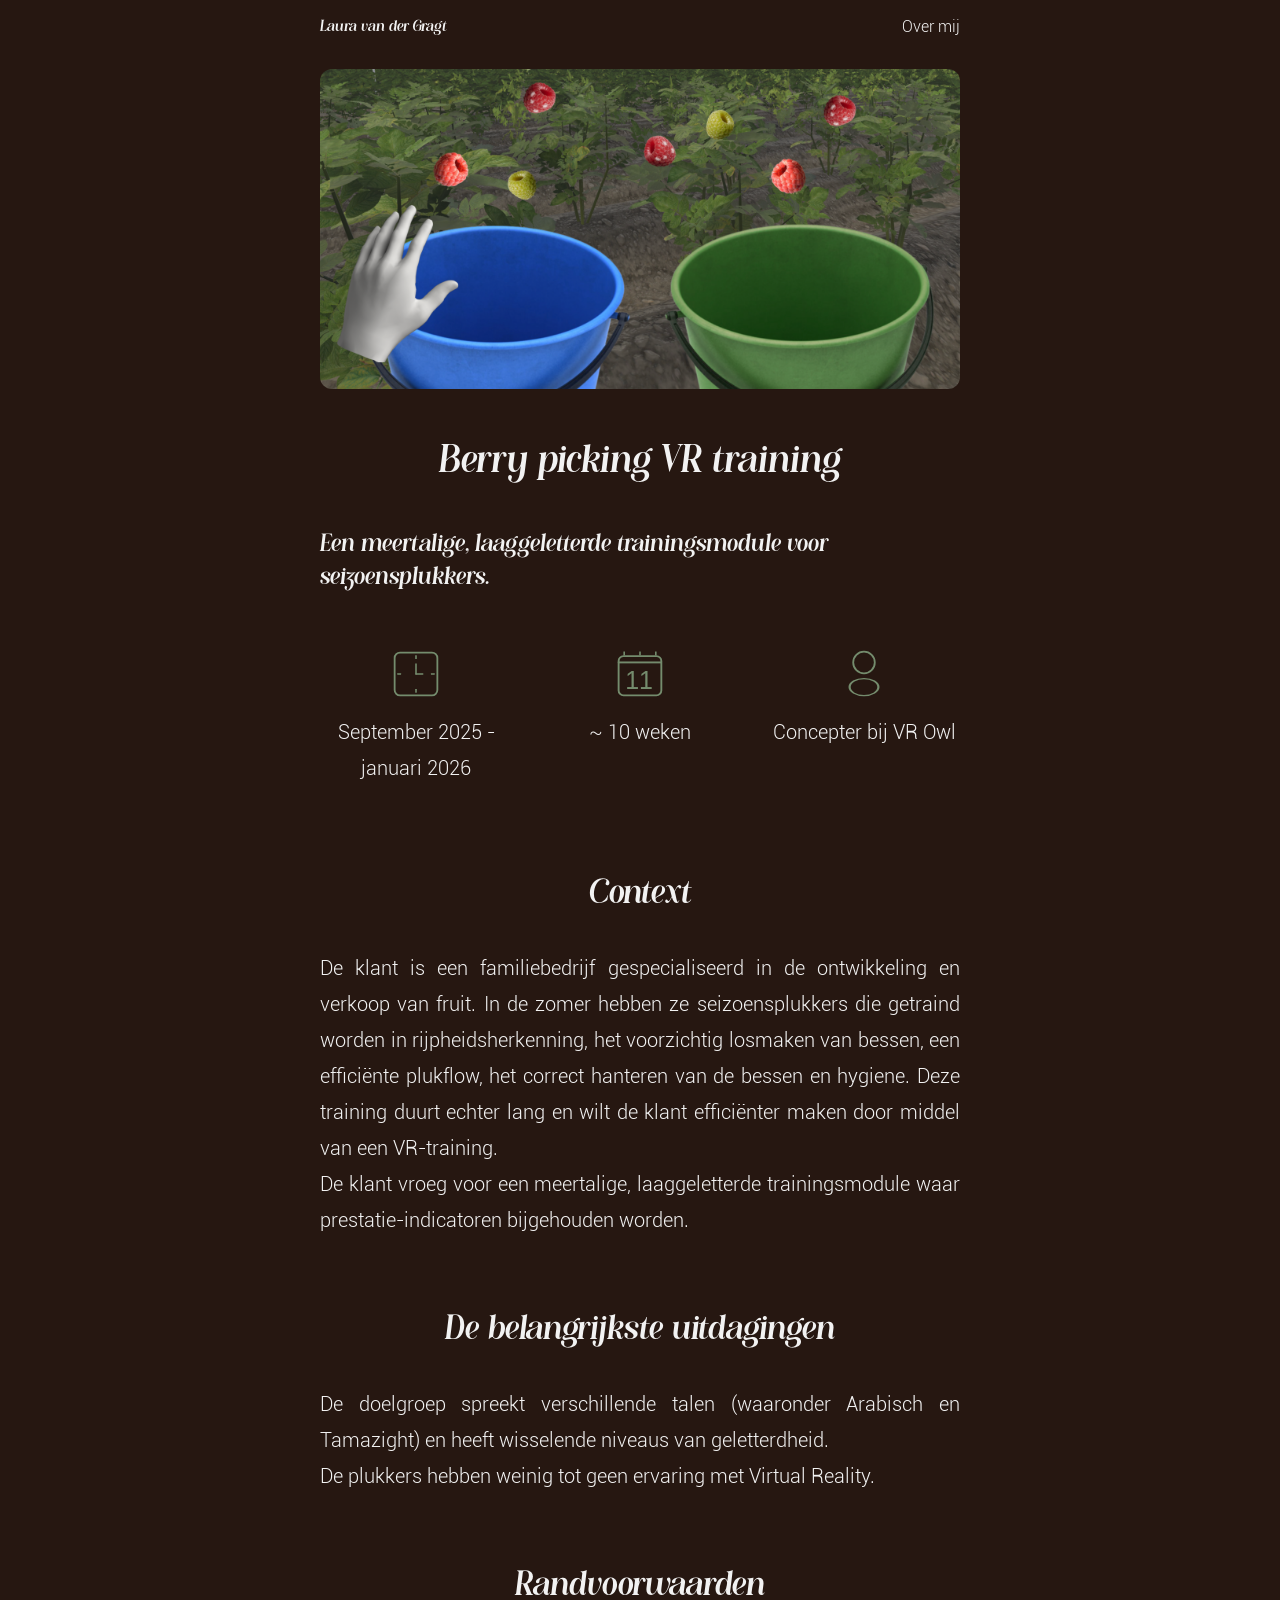
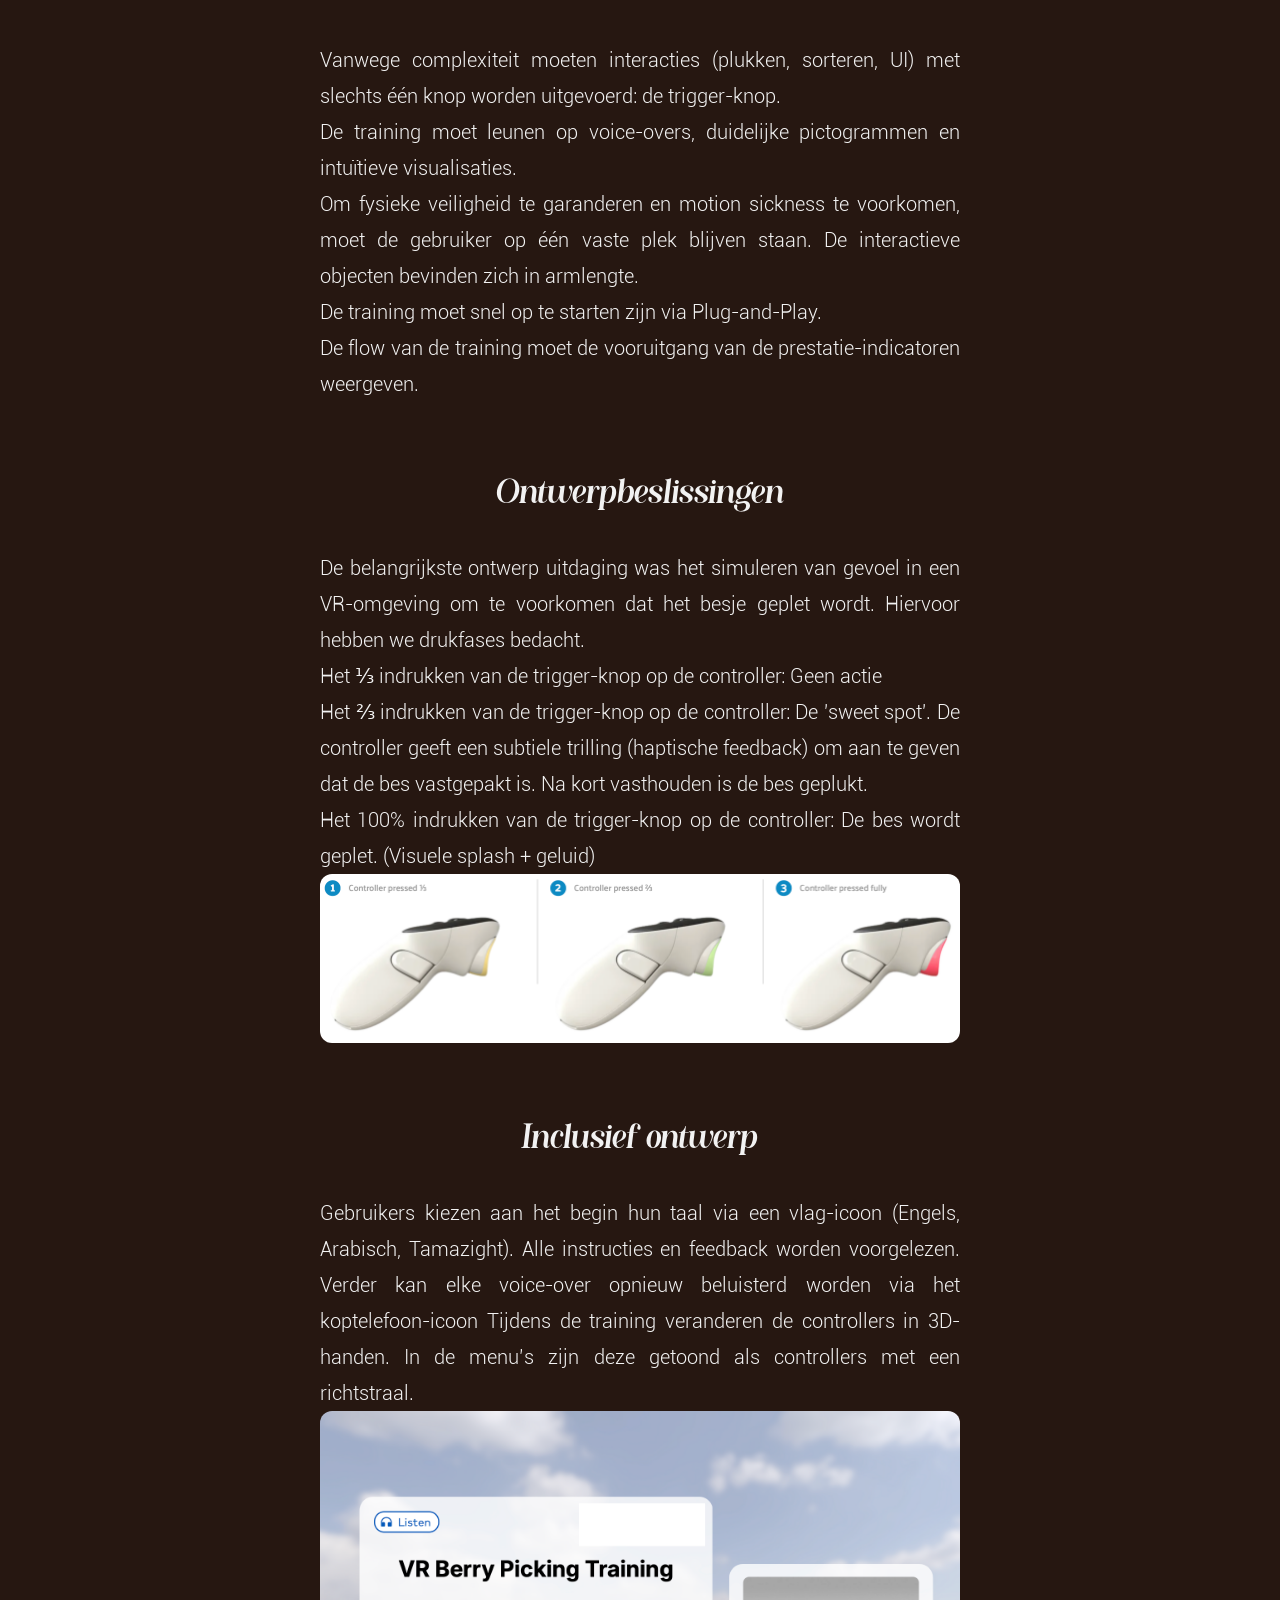
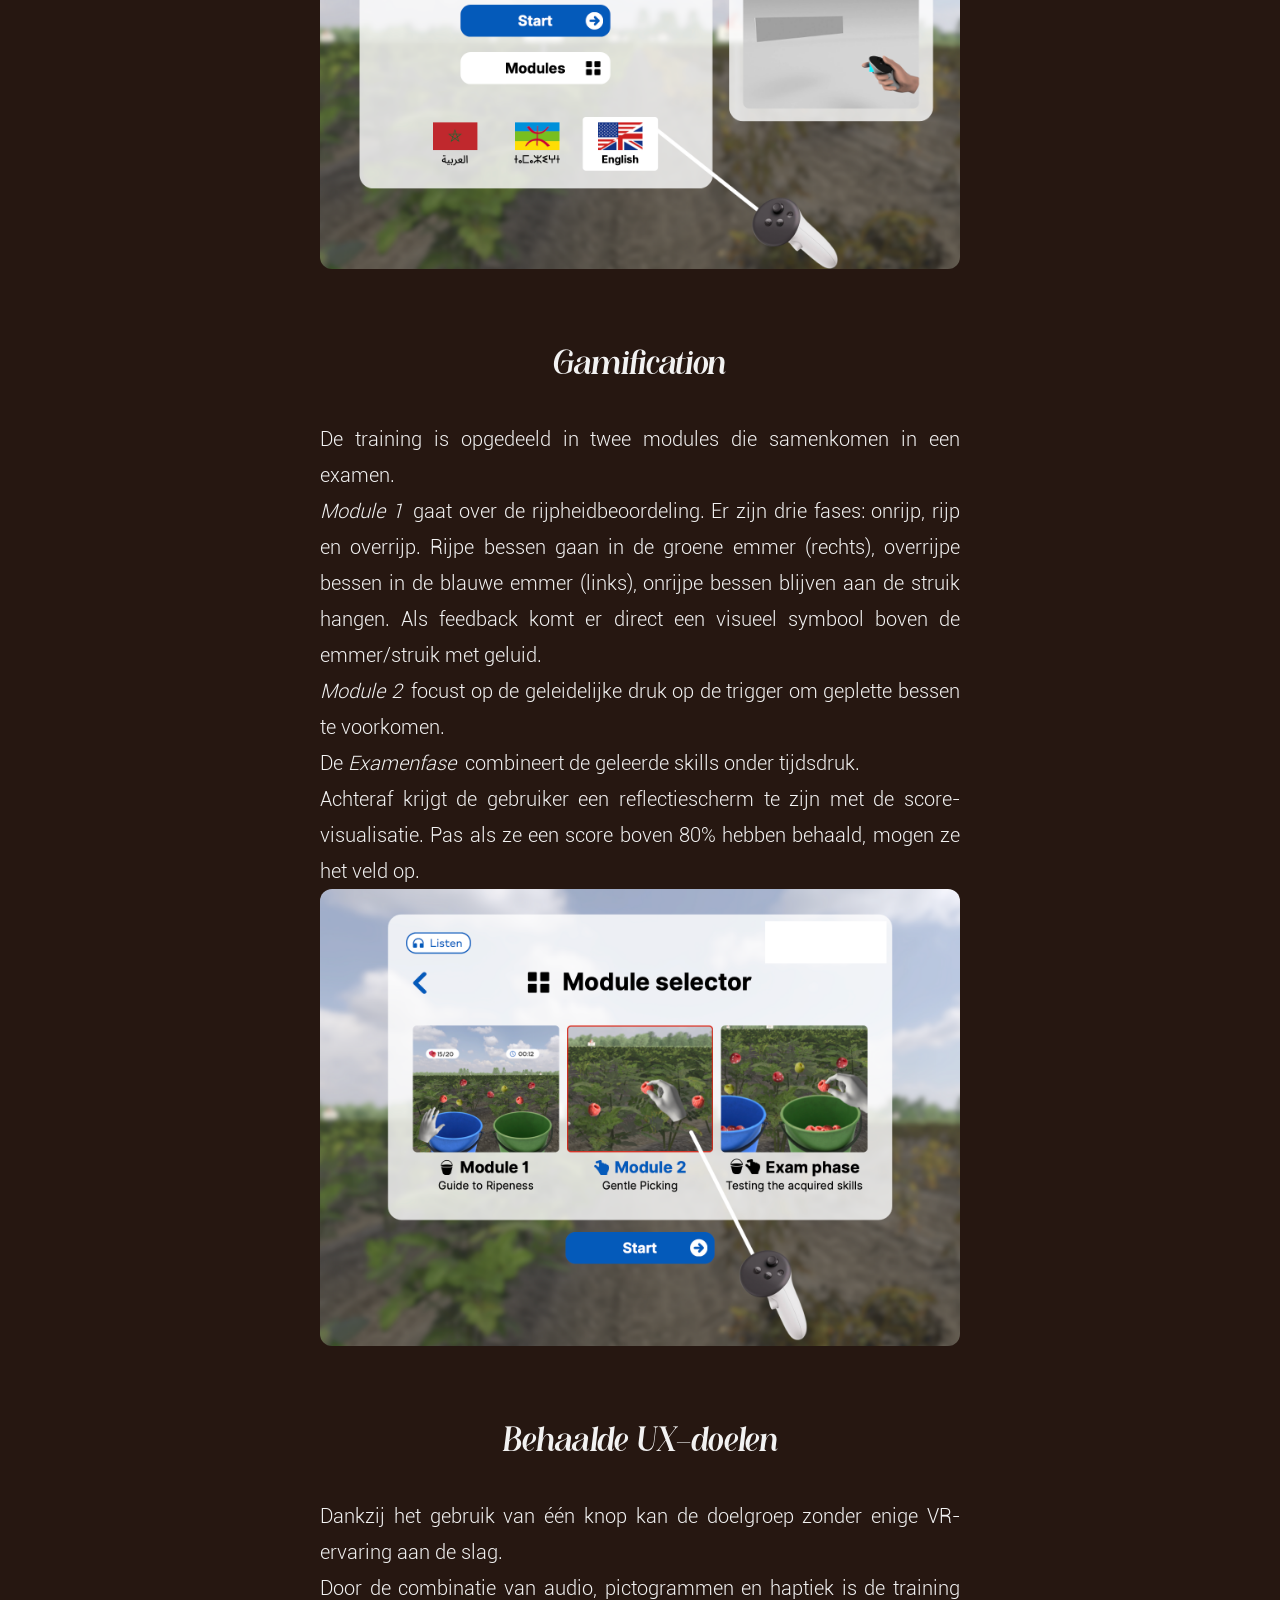
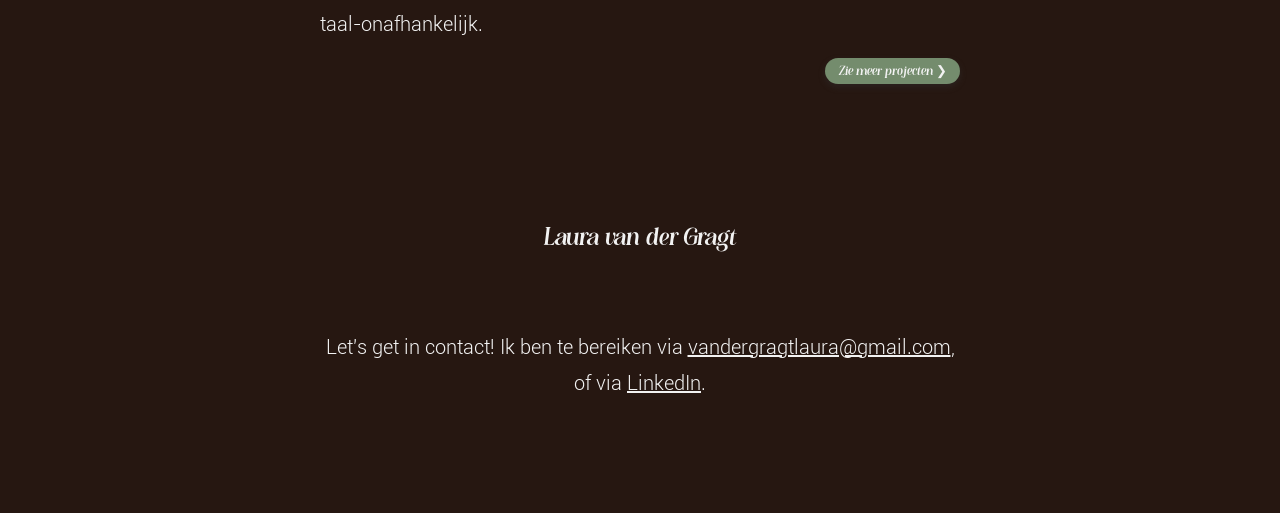
==== commit 6df2a2c8: "tekst footer" ====
--- a/html/berrypicking.html
+++ b/html/berrypicking.html
@@ -150,9 +150,8 @@
 
     <footer>
         <h2>Laura van der Gragt</h2>
-        <p>Neem contact met mij op via <a href= "mailto: vandergragtlaura@gmail.com">vandergragtlaura@gmail.com</a> of mijn <a href="https://www.linkedin.com/in/laura-van-der-gragt/" target="_blank">LinkedIn</a>.</p>
+         <p>Let's get in contact! Ik ben te bereiken via <a href= "mailto: vandergragtlaura@gmail.com"> vandergragtlaura@gmail.com</a>, of via <a href="https://www.linkedin.com/in/laura-van-der-gragt/" target="_blank">LinkedIn</a>.</p>
     </footer>
 
-    <script src="../js/projecten.js"></script>
 
 </body>
--- a/css/style.css
+++ b/css/style.css
@@ -28,10 +28,10 @@
 /* bodytext */
 @font-face {
     font-family: "BodoniXT";
-    src: url(../fonts/Belgiano\ Serif\ 2.otf);
-}
-
-/* maintext */
+    src: url(../fonts/Roboto-Light.ttf);
+}
+
+/* headers */
 @font-face {
     font-family: "Montella";
     src: url(../fonts/Milesdane.otf);
@@ -70,7 +70,7 @@
 }
 
 h1 {
-    font-size: 30px;
+    font-size: 40px;
 }
 
 h2 {
@@ -82,8 +82,8 @@
 }
 
 p {
-    /* font-family: "BodoniXT"; */
-    font-family: Arial, Helvetica, sans-serif;
+    font-family: "BodoniXT";
+    /* font-family: Arial, Helvetica, sans-serif; */
     line-height: 1.8em;
     font-size: 20px;
 }  
@@ -145,9 +145,6 @@
     color: var(--highlight);
 } 
 
-.intro h2, .intro h3 {
-    font-family: "BodoniXT";
-}
 
 
 /* Case study knop */
--- a/css/projecten.css
+++ b/css/projecten.css
@@ -21,12 +21,29 @@
     border-radius: 12px;
 }
 
+
+h1, h2, h3, h4, h5 {
+    margin: 1em 0;
+}
+
+
+
 h1 {
     font-family: "Montella";
-}
-
-h1, h2, h3, h4, h5 {
-    margin: 1em 0;
+    /* text-align: center; */
+}
+
+h3 {
+    font-size: 35px;
+    /* text-align: center; */
+}
+
+h4 {
+    font-size: 25px;
+}
+
+p {
+    text-align: justify;
 }
 
 
@@ -52,6 +69,10 @@
     padding: 2em 0;
 }
 
+main > ul:first-of-type p{
+    text-align: center;
+}
+
 main > ul:first-of-type li, main > ul:nth-of-type(2) li {
     display: flex;
     flex-direction: column;
@@ -75,6 +96,10 @@
     padding: 2em 0;
 }
 
+main > ul:nth-of-type(2) p {
+    text-align: center;
+}
+
 
 
 
@@ -87,12 +112,13 @@
 }
 
 
-li p:not(.storyboard > li p, main > ul:first-of-type li p, main > ul:nth-of-type(2) li p) {
-    /* text-align: center; */
+/* li p:not(.storyboard > li p, main > ul:first-of-type li p, main > ul:nth-of-type(2) li p) {
     padding: .5em 1em;
-}
-
-
+} */
+
+.storyboard {
+    list-style-position: inside;
+}
 
 .storyboard > li {
     display: flex;
@@ -104,6 +130,7 @@
 
     margin-top: 3em;  
 }
+
 .storyboard > li:first-of-type {
     margin-top: 1em;
 }
@@ -112,7 +139,9 @@
     width: 100%;
 }
 
-
+.storyboard-ul li{
+    list-style: circle;
+}
 
 
 iframe {
@@ -123,7 +152,16 @@
 }
 
 
-@media screen and (min-width: 800px) {
+footer p {
+    text-align: center;
+}
+
+
+@media screen and (min-width: 1100px) {
+    h1, h3 {
+        text-align: center;
+    }
+
     .storyboard > li {
         display: grid;
         grid-template-columns: repeat(2, 1fr);
@@ -149,13 +187,13 @@
         grid-area: 1 / 2 / 2 / 3; 
     }
 
-    .storyboard > li:nth-of-type(even) {
+    /* .storyboard > li:nth-of-type(even) {
         padding: 3em;
 
         background-color: var(--ervaring-background);
-        /* width: 100%; */
+        width: 100%;
         border-radius: 20px;
-    }
+    } */
 
 
     .storyboard > li:nth-of-type(even) p {
@@ -174,9 +212,7 @@
         grid-template-columns: repeat(2, 1fr);
         grid-column-gap: 1em;
         grid-row-gap: 1em; */
-
-        list-style: circle;
-    }
-
-}
-
+    }
+
+}
+
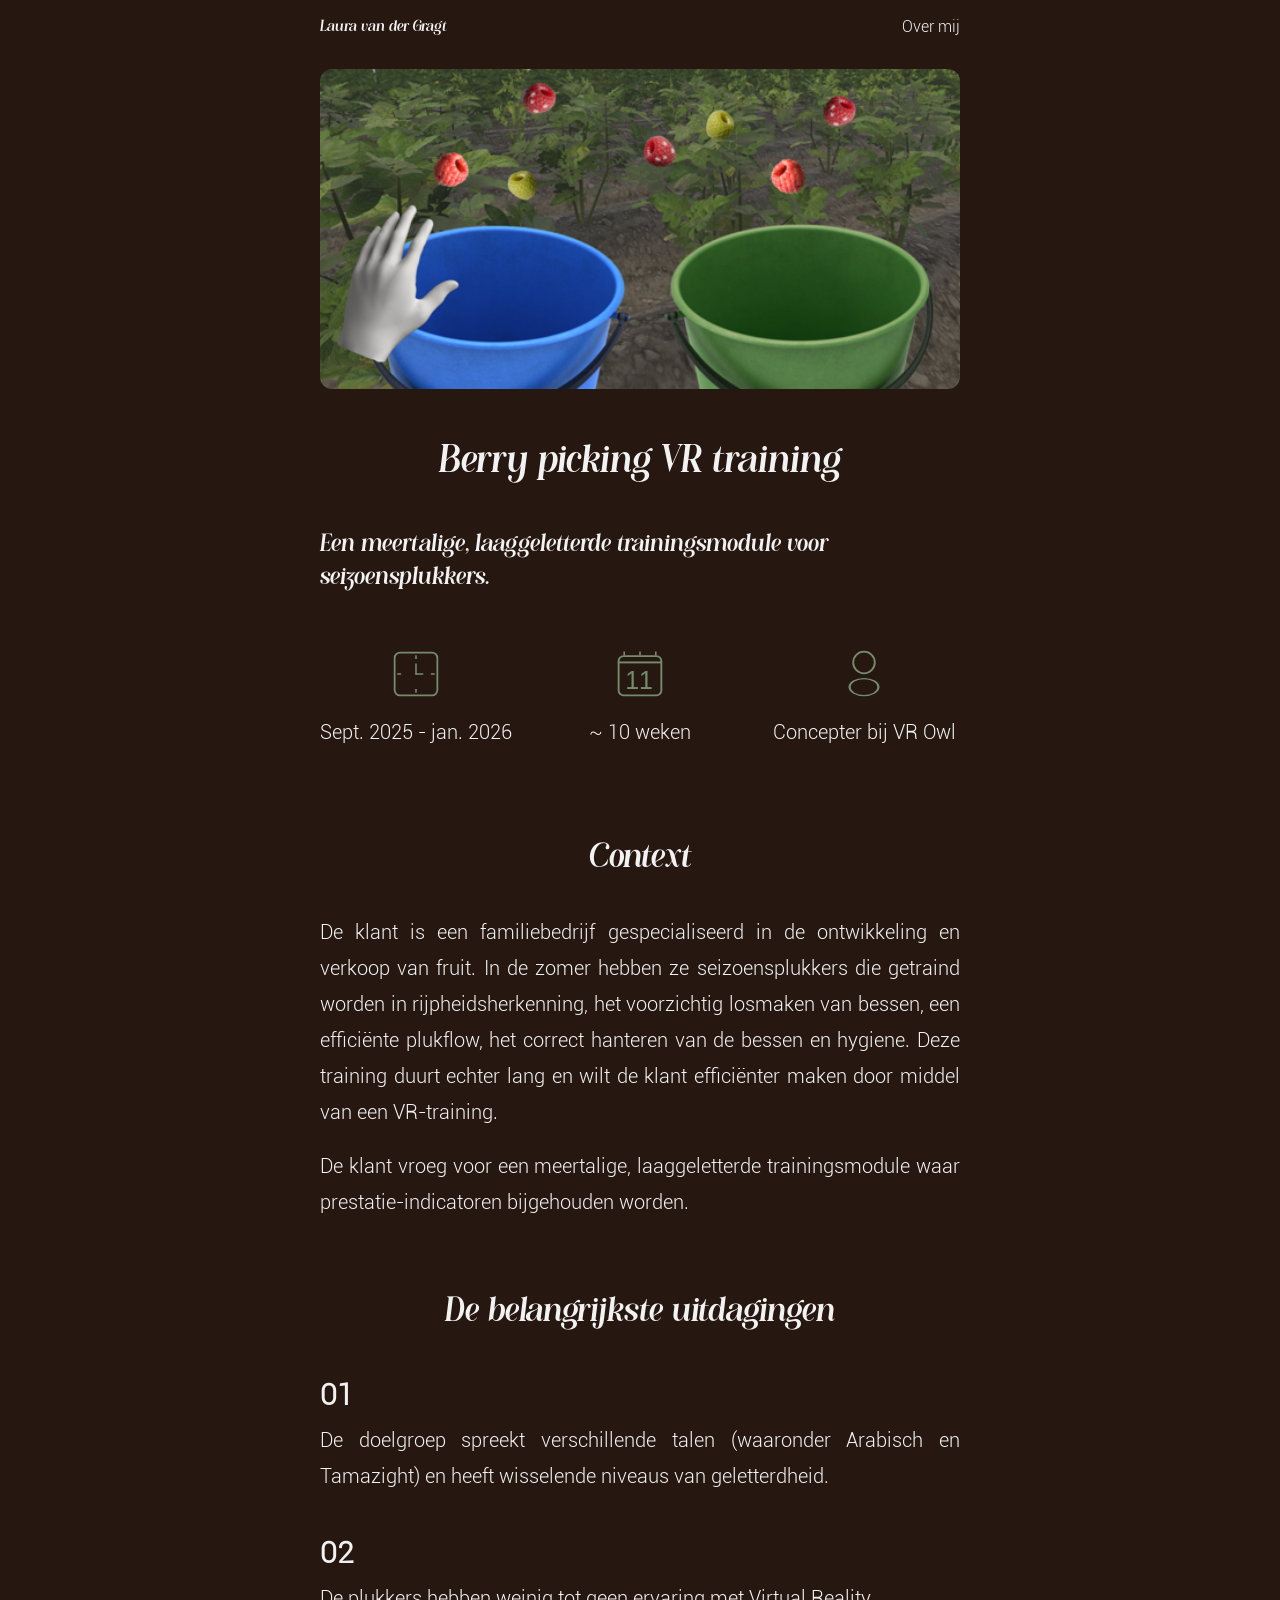
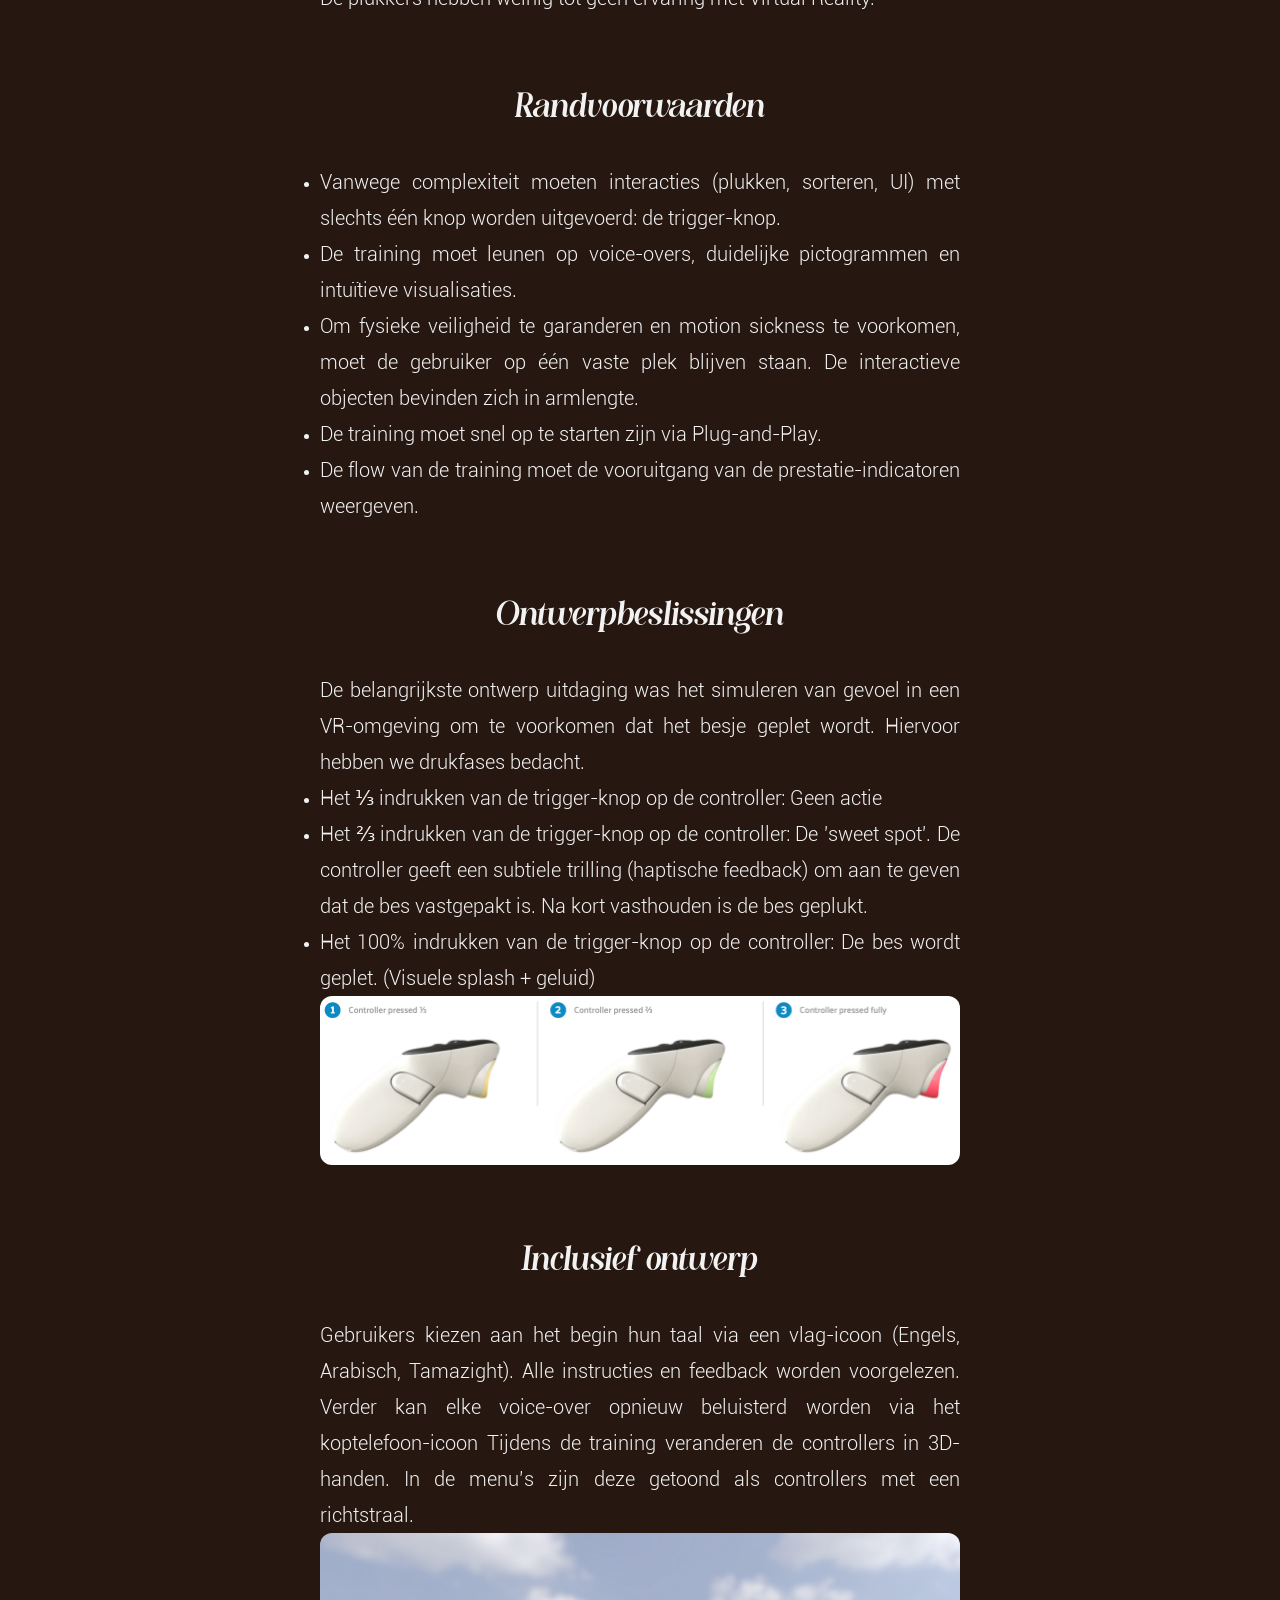
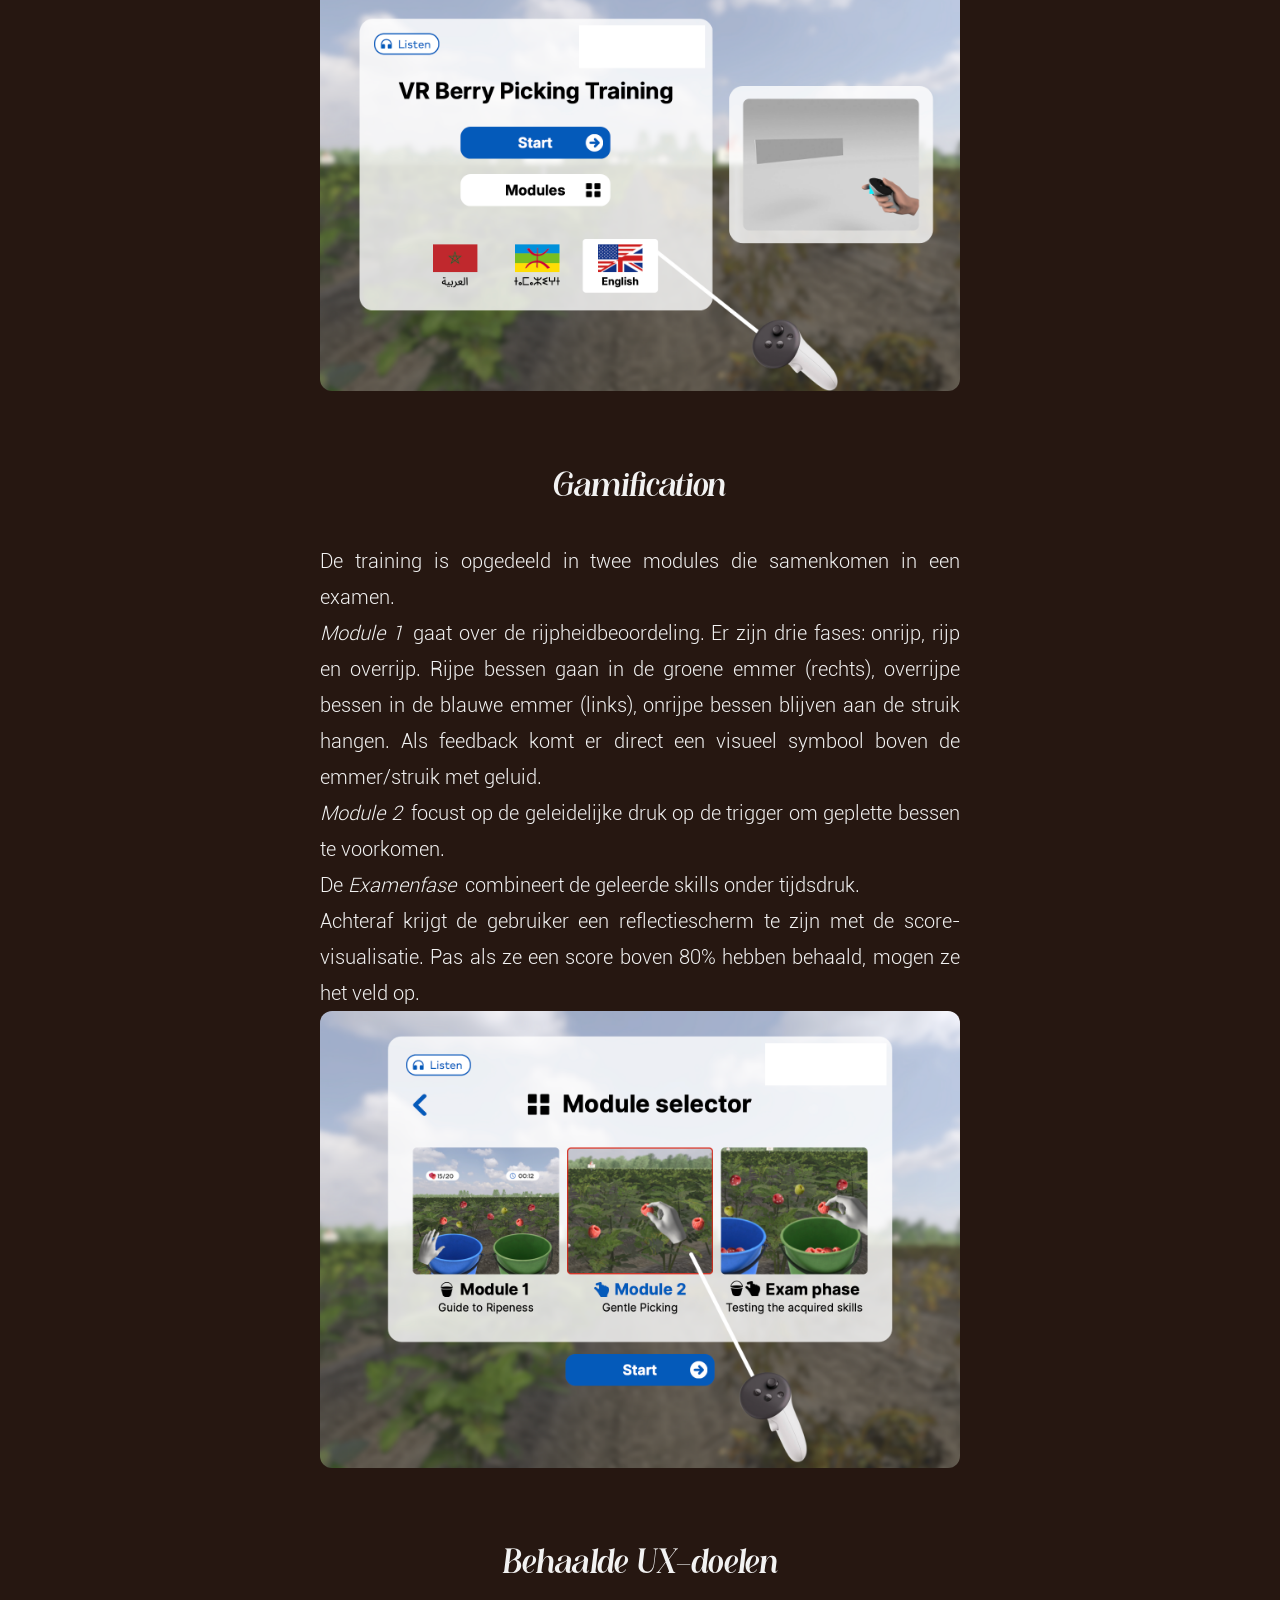
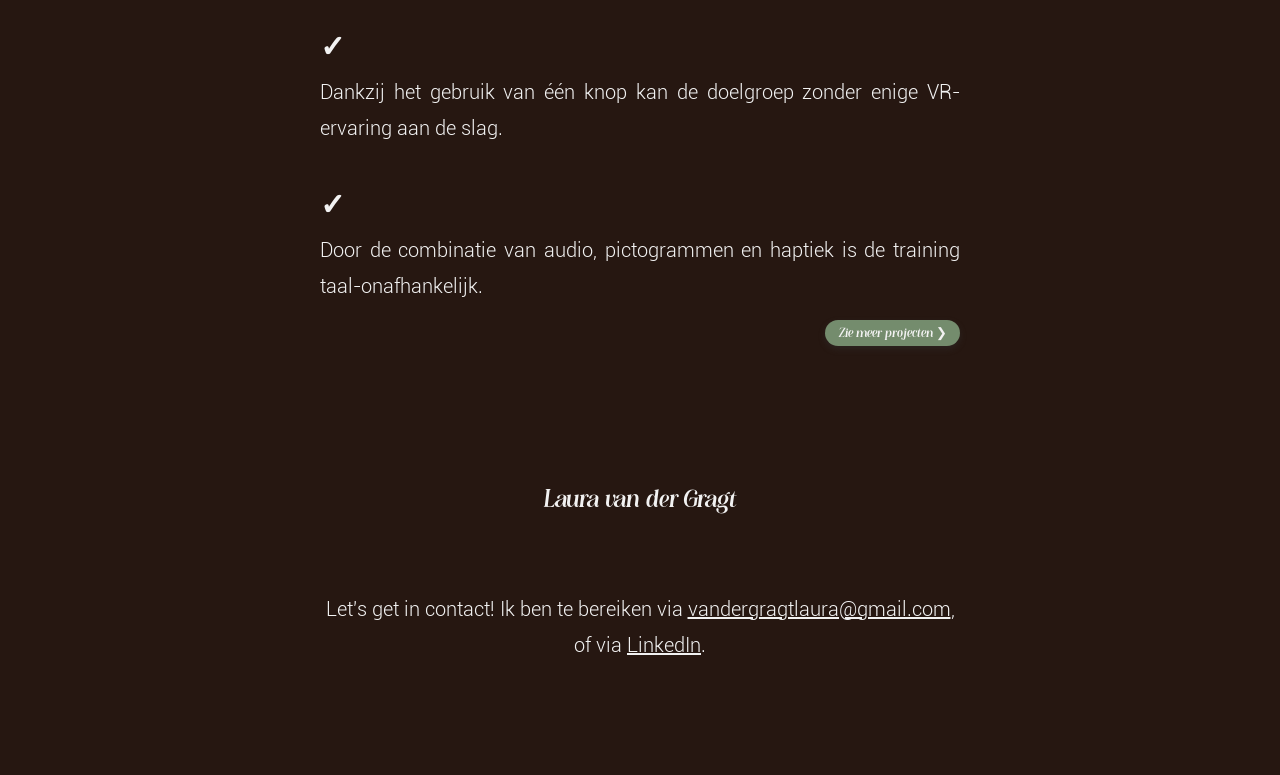
==== commit e4153229: "opmaak tekst" ====
--- a/html/berrypicking.html
+++ b/html/berrypicking.html
@@ -37,7 +37,7 @@
         <ul>
             <li>
                 <img src="../img/icons-2026/clock.svg" alt="klok icoon">
-                <p>September 2025 - januari 2026</p>
+                <p>Sept. 2025 - jan. 2026</p>
             </li>
             <li>
                 <img src="../img/icons-2026/calendar.svg" alt="kalender icoon">
@@ -53,17 +53,20 @@
             <h3>Context</h3>
 
             <p>De klant is een familiebedrijf gespecialiseerd in de ontwikkeling en verkoop van fruit. In de zomer hebben ze seizoensplukkers die getraind worden in rijpheidsherkenning, het voorzichtig losmaken van bessen, een efficiënte plukflow, het correct hanteren van de bessen en hygiene. Deze training duurt echter lang en wilt de klant efficiënter maken door middel van een VR-training.</p>
+            <br>
             <p>De klant vroeg voor een meertalige, laaggeletterde trainingsmodule waar prestatie-indicatoren bijgehouden worden. </p>           
         </section>
 
         <section>
             <h3>De belangrijkste uitdagingen</h3>
 
-            <ul>
+            <ul class="ul-nummer">
                 <li>
+                    <p class="nummer">01</p>
                     <p>De doelgroep spreekt verschillende talen (waaronder Arabisch en Tamazight) en heeft wisselende niveaus van geletterdheid. </p>
                 </li>
                 <li>
+                    <p class="nummer">02</p>
                     <p>De plukkers hebben weinig tot geen ervaring met Virtual Reality.</p>
                 </li>
             </ul>
@@ -99,7 +102,7 @@
 
             <p>De belangrijkste ontwerp uitdaging was het simuleren van gevoel in een VR-omgeving om te voorkomen dat het besje geplet wordt. Hiervoor hebben we drukfases bedacht.</p>
             
-            <ul>
+            <ul >
                 <li>
                     <p>Het &#8531; indrukken van de trigger-knop op de controller: Geen actie</p>
                 </li>
@@ -135,11 +138,13 @@
 
         <section>
             <h3>Behaalde UX-doelen</h3>
-            <ul>
+            <ul class="ul-nummer">
                 <li>
+                    <p class="nummer">&checkmark;</p>
                     <p>Dankzij het gebruik van één knop kan de doelgroep zonder enige VR-ervaring aan de slag.</p>
                 </li>
                 <li>
+                    <p class="nummer">&checkmark;</p>
                     <p>Door de combinatie van audio, pictogrammen en haptiek is de training taal-onafhankelijk.</p>
                 </li>
             </ul>
--- a/css/projecten.css
+++ b/css/projecten.css
@@ -1,14 +1,6 @@
 
 /* Banner foto */
 
-/* body {
-    width: 100%;
-}
-
-main section {
-    width: 85%;
-    margin: 0 auto;
-} */
 
 main section:first-of-type img {
     width: 100%;
@@ -106,18 +98,62 @@
 
 
 
-
-li:not(.storyboard > li, main > ul:first-of-type li, main > ul:nth-of-type(2) li) {
-    list-style: none;
-}
-
-
-/* li p:not(.storyboard > li p, main > ul:first-of-type li p, main > ul:nth-of-type(2) li p) {
-    padding: .5em 1em;
-} */
+.ul-nummer {
+    list-style: none;
+    display: flex;
+    flex-direction: column;
+    gap: 2em;
+}
+
+.nummer, .bulletpoints .nummer, .storyboard-ul .nummer {
+    font-size: 30px;
+    font-weight:bold;
+}
+
+
+
+
+.bulletpoints {
+    display: flex;
+    flex-direction: column;
+    gap: 1em;
+
+    list-style: none;
+}
+
+.bulletpoints li {
+    /* border: 2px solid var(--highlight); */
+
+    background-color: var(--highlight);
+
+    border-radius: 12px;
+    padding: 2em;
+}
+
+
+.bulletpoints li p {
+
+    /* color: black; */
+
+    font-size: 15px;
+    font-weight: bold;
+}
+
+
+
+
+
+
+
+
+
+
+
 
 .storyboard {
-    list-style-position: inside;
+    display: flex;
+    flex-direction: column;
+    gap: 3em;
 }
 
 .storyboard > li {
@@ -127,8 +163,6 @@
     
     
     /* border-bottom: 1px solid white; */
-
-    margin-top: 3em;  
 }
 
 .storyboard > li:first-of-type {
@@ -139,9 +173,24 @@
     width: 100%;
 }
 
+.storyboard-ul {
+    display: flex;
+    flex-direction: column;
+    gap: 1em;
+}
+
 .storyboard-ul li{
+    list-style: none;
+}
+
+
+/* li{
     list-style: circle;
-}
+} */
+
+
+
+
 
 
 iframe {
@@ -162,10 +211,26 @@
         text-align: center;
     }
 
+
+
+    .bulletpoints {
+        display: grid;
+        grid-template-columns: repeat(2, 1fr);
+        grid-template-rows: auto;
+        gap: 1em;
+
+    }
+
+
+
+    .storyboard {
+        gap: 3em;
+    }
+
     .storyboard > li {
         display: grid;
         grid-template-columns: repeat(2, 1fr);
-        grid-template-rows: repeat(2, 1fr);
+        grid-template-rows: auto;
         grid-column-gap: 1em;
         grid-row-gap: 1em;
         padding-bottom: 1em;
@@ -175,16 +240,12 @@
         margin-top: 1em;  
     }
 
-    .storyboard > li:not(:first-of-type) {
-        margin-top: 3em;  
-    }
-
     .storyboard > li p {
-        grid-area: 1 / 1 / 2 / 2; 
+        grid-area: 2 / 1 / 2 / 2; 
     }
 
     .storyboard > li img {
-        grid-area: 1 / 2 / 2 / 3; 
+        grid-area: 2 / 2 / 2 / 3; 
     }
 
     /* .storyboard > li:nth-of-type(even) {
@@ -197,16 +258,16 @@
 
 
     .storyboard > li:nth-of-type(even) p {
-        grid-area: 1 / 2 / 2 / 3; 
+        grid-area: 2 / 2 / 2 / 3; 
     }
 
 
     .storyboard > li:nth-of-type(even) img{
-        grid-area: 1 / 1 / 2 / 2; 
+        grid-area: 2 / 1 / 2 / 2; 
     }
 
     .storyboard-ul { 
-        grid-area: 2 / 1 / 3 / 3; 
+        grid-area: 3 / 1 / 3 / 3; 
 
         /* display: grid;
         grid-template-columns: repeat(2, 1fr);
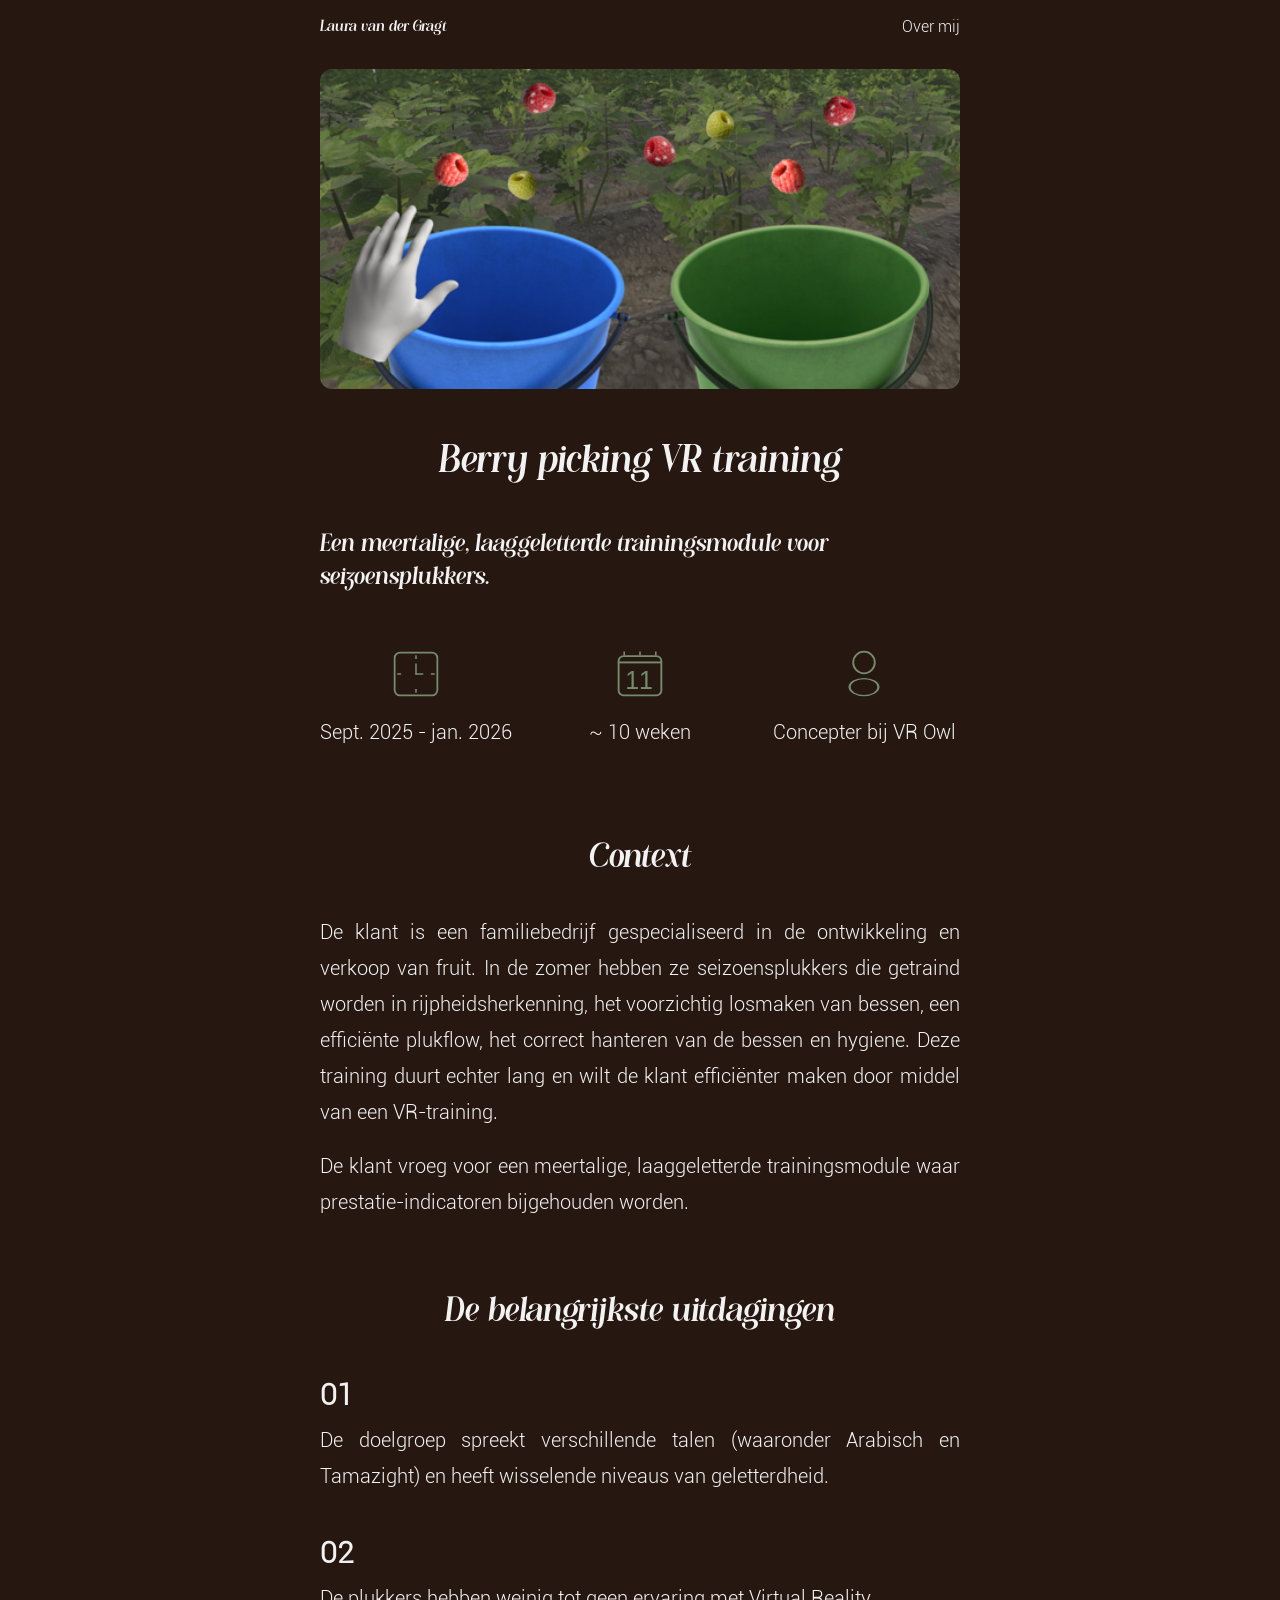
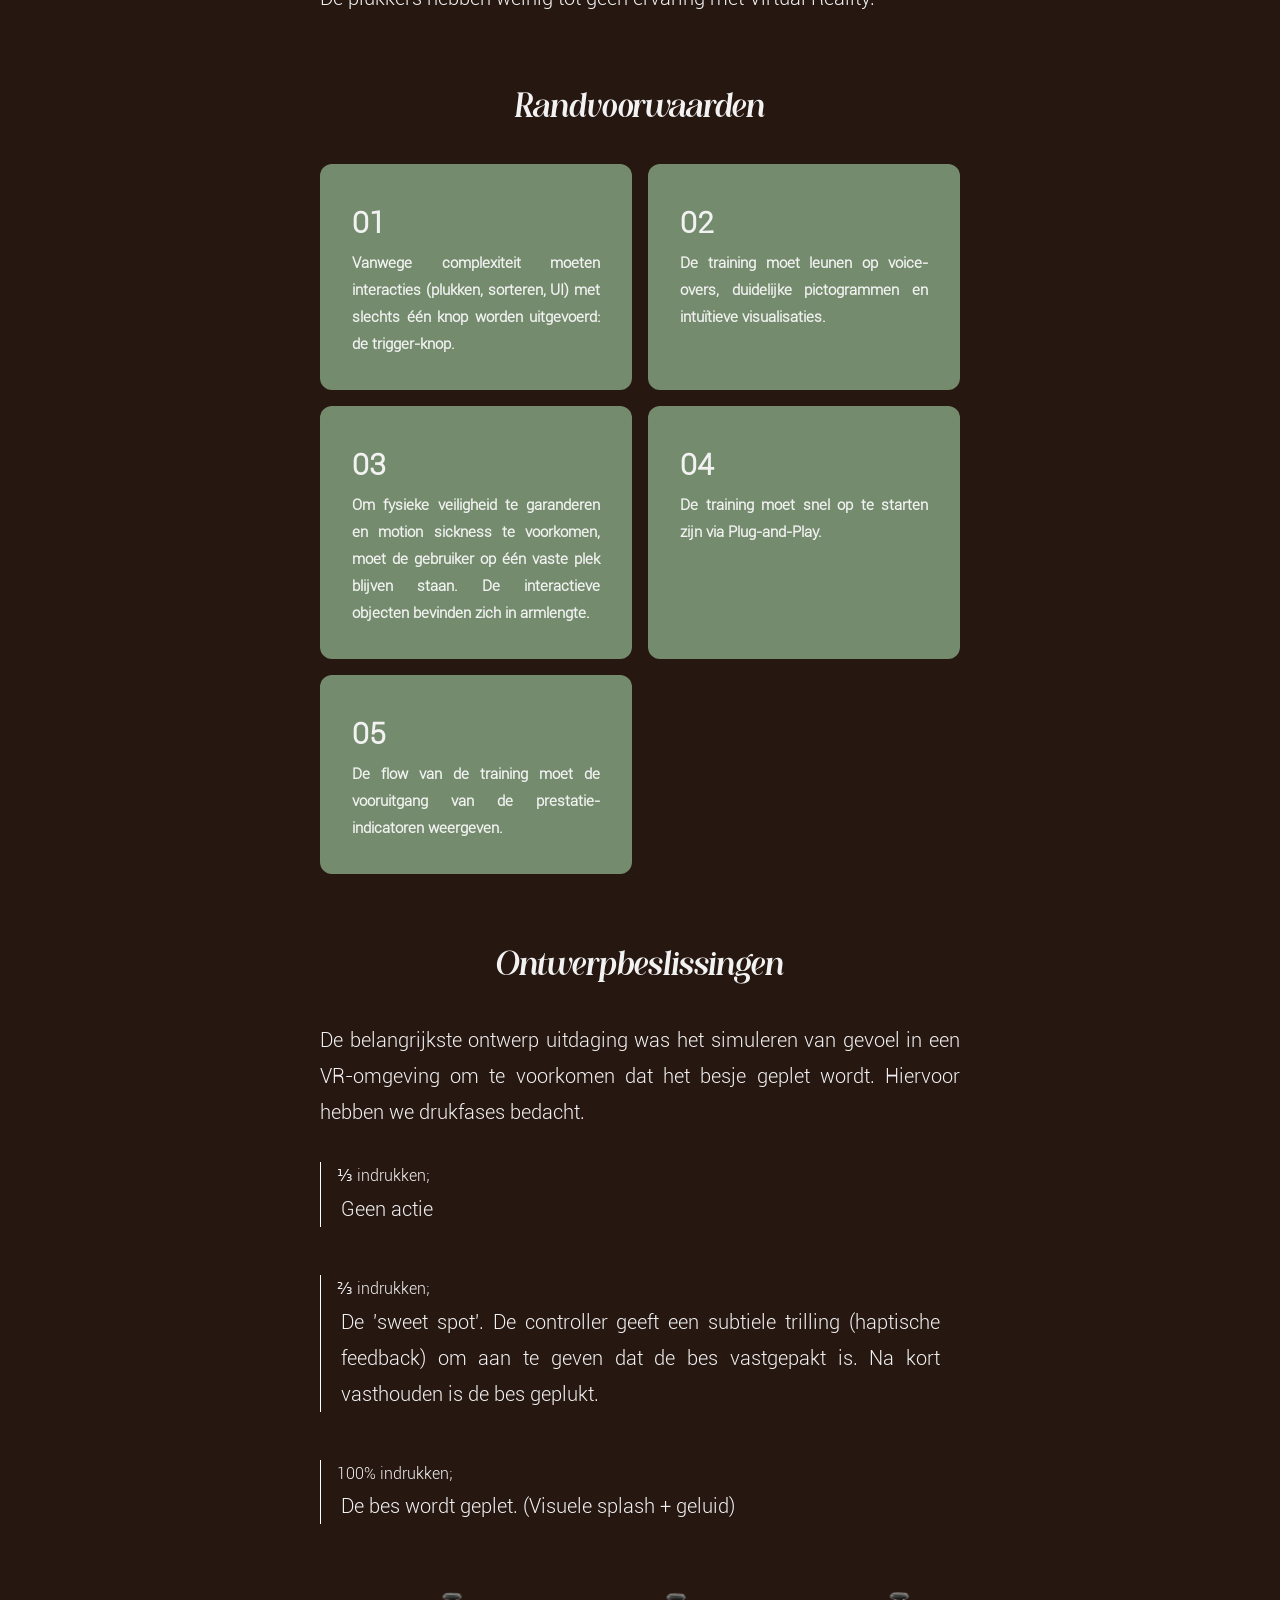
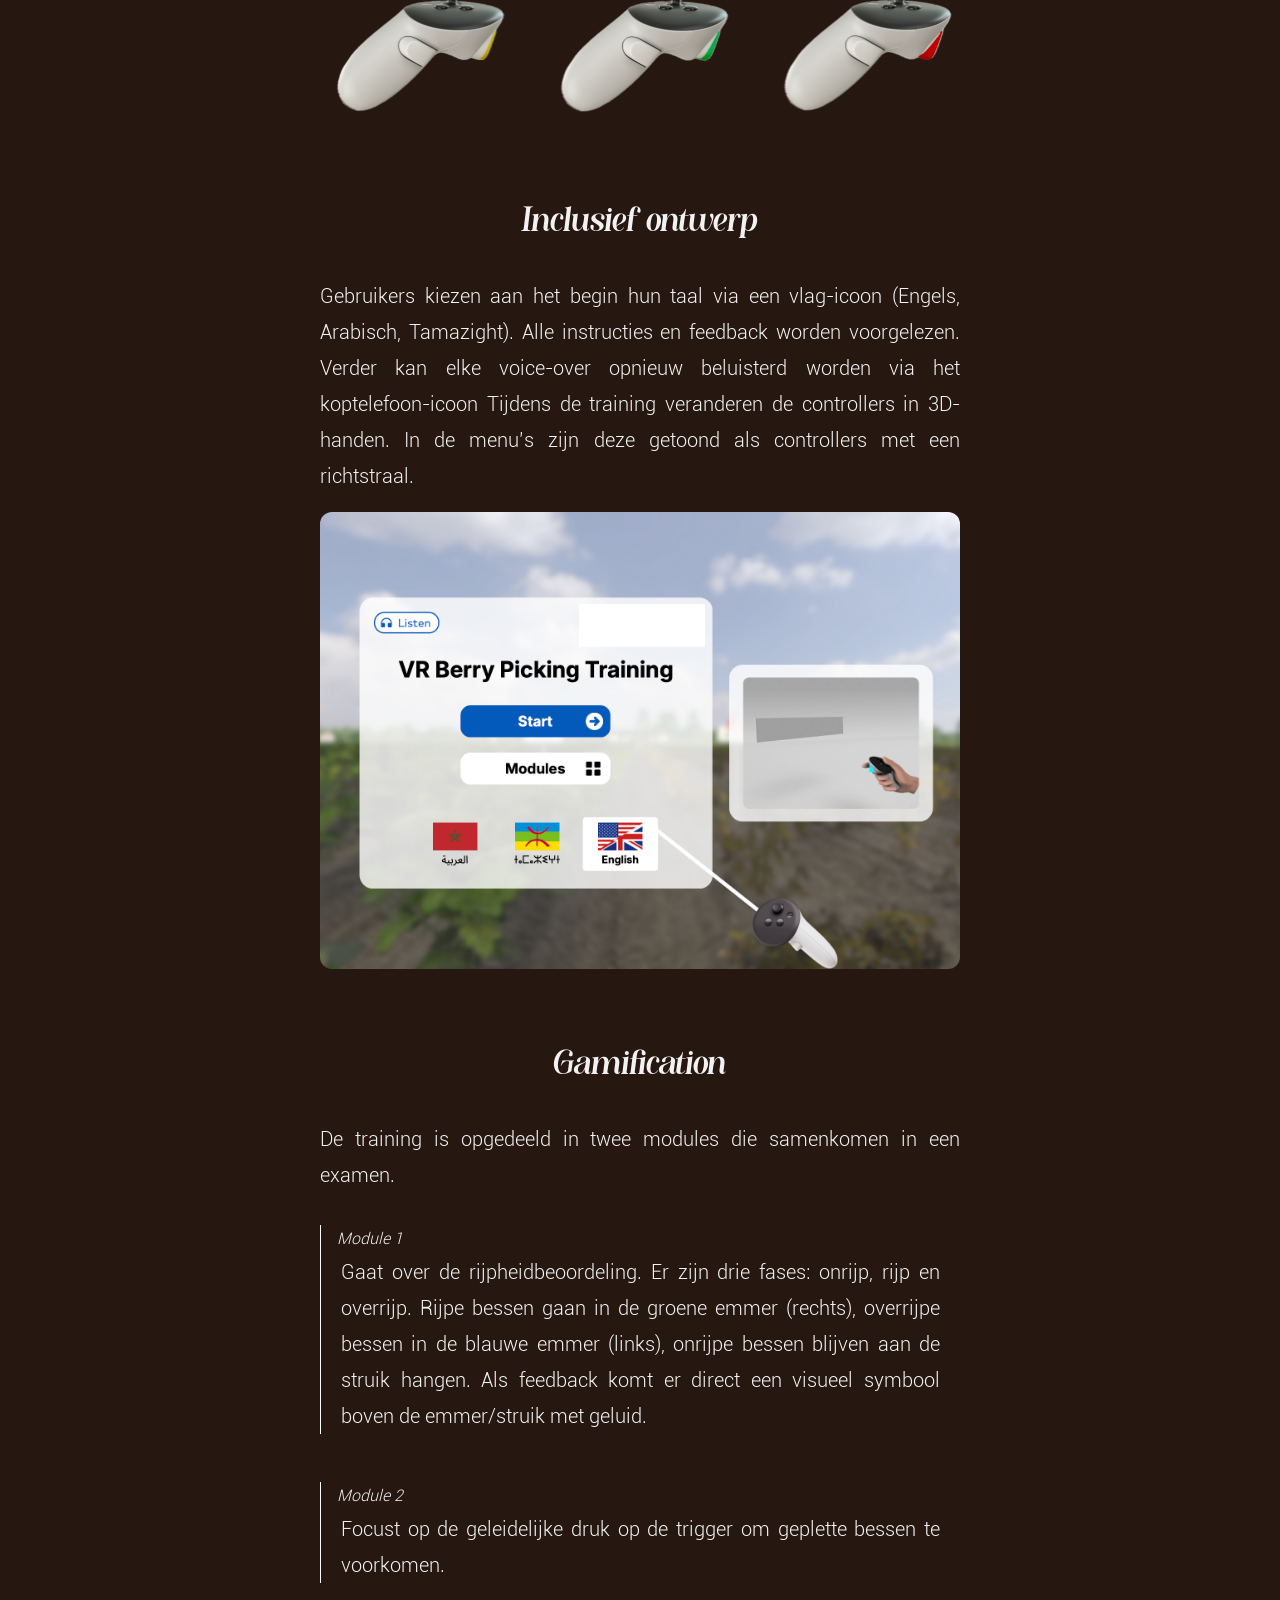
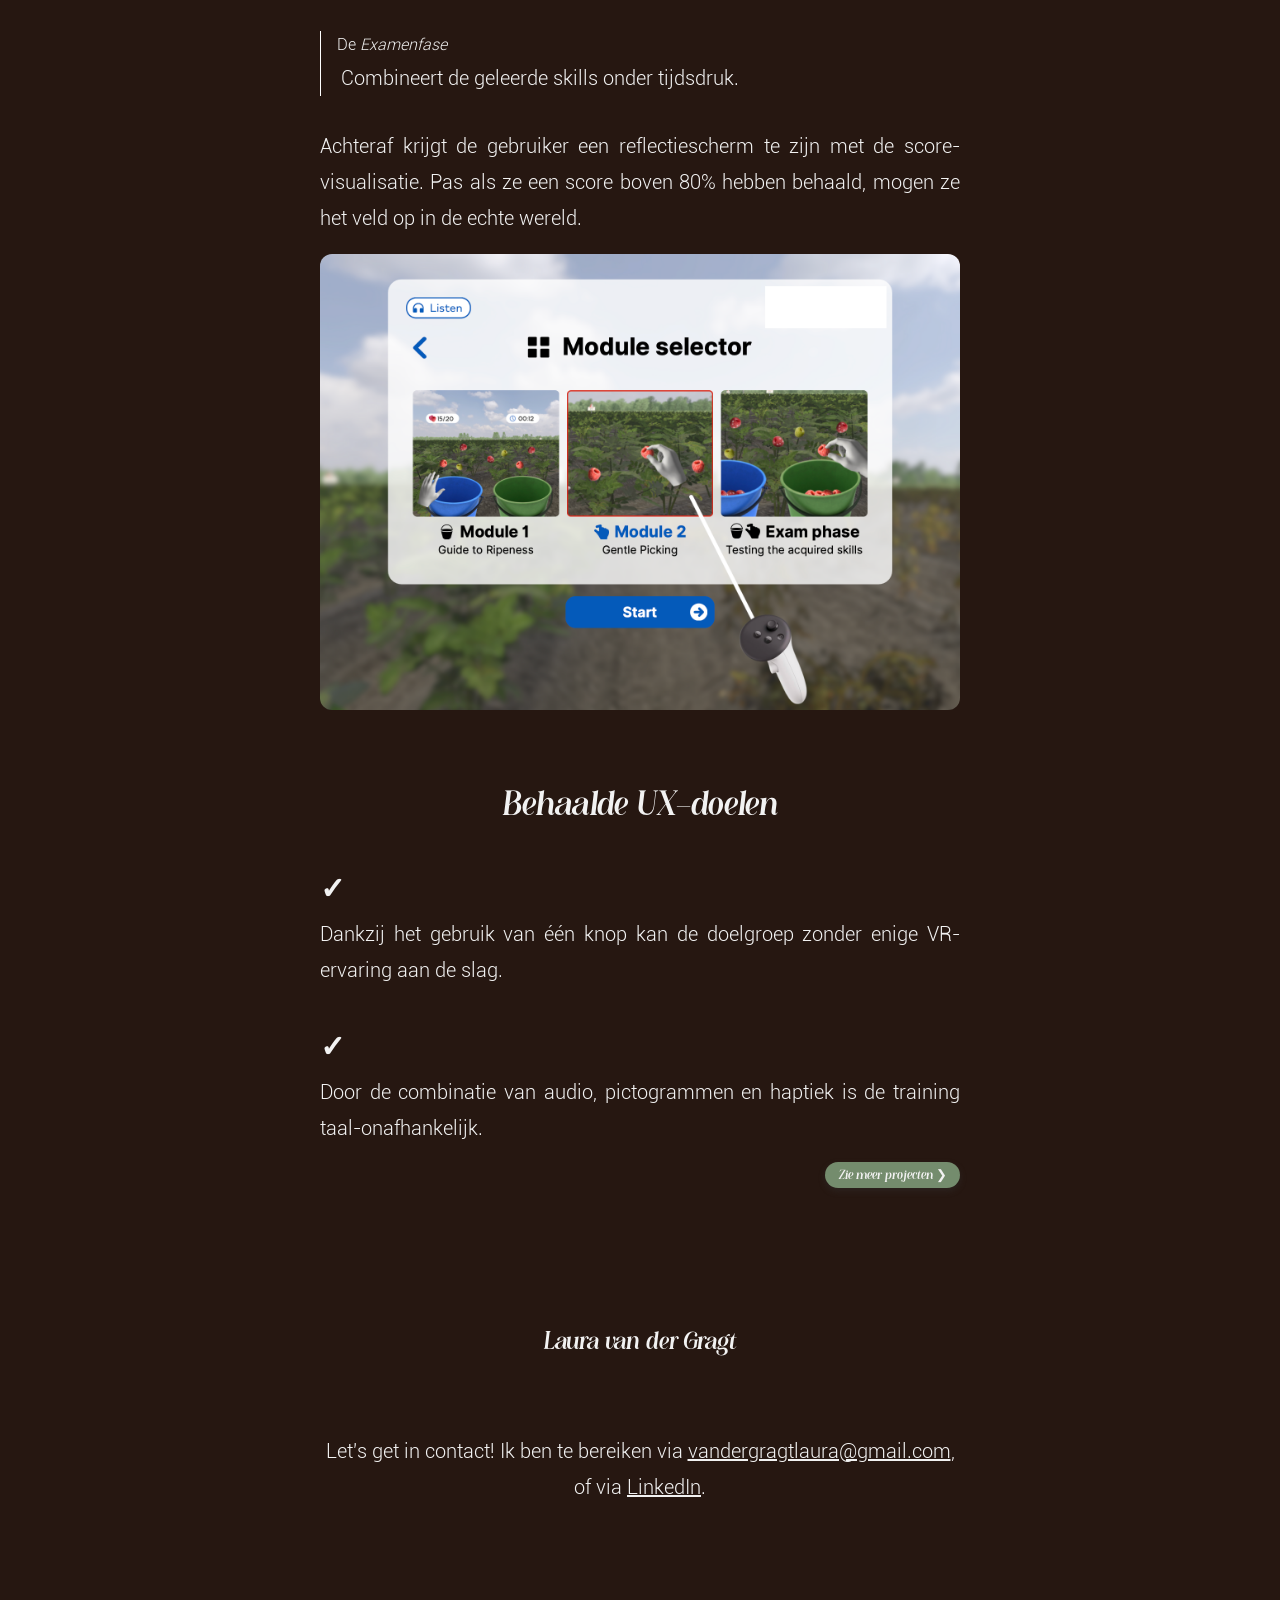
==== commit b41544da: "textupdates" ====
--- a/html/berrypicking.html
+++ b/html/berrypicking.html
@@ -76,20 +76,25 @@
         <section>
             <h3>Randvoorwaarden</h3>
 
-            <ul>
+            <ul class="bulletpoints">
                 <li>
+                    <p class="nummer">01</p>
                     <p>Vanwege complexiteit moeten interacties (plukken, sorteren, UI) met slechts één knop worden uitgevoerd: de trigger-knop.</p>
                 </li>
                 <li>
+                    <p class="nummer">02</p>
                     <p>De training moet leunen op voice-overs, duidelijke pictogrammen en intuïtieve visualisaties.</p> 
                 </li>
                 <li>
+                    <p class="nummer">03</p>
                     <p>Om fysieke veiligheid te garanderen en motion sickness te voorkomen, moet de gebruiker op één vaste plek blijven staan. De interactieve objecten bevinden zich in armlengte.</p>
                 </li>
                 <li>
+                    <p class="nummer">04</p>
                     <p>De training moet snel op te starten zijn via Plug-and-Play.</p>
                 </li>
                 <li>
+                    <p class="nummer">05</p>
                     <p>De flow van de training moet de vooruitgang van de prestatie-indicatoren weergeven.</p>
                 </li>
             </ul>
@@ -102,15 +107,18 @@
 
             <p>De belangrijkste ontwerp uitdaging was het simuleren van gevoel in een VR-omgeving om te voorkomen dat het besje geplet wordt. Hiervoor hebben we drukfases bedacht.</p>
             
-            <ul >
+            <ul class="fases">
                 <li>
-                    <p>Het &#8531; indrukken van de trigger-knop op de controller: Geen actie</p>
+                    <p>&#8531; indrukken; </p>
+                    <p>Geen actie</p>
                 </li>
                 <li>
-                    <p>Het &#8532; indrukken van de trigger-knop op de controller: De 'sweet spot'. De controller geeft een subtiele trilling (haptische feedback) om aan te geven dat de bes vastgepakt is. Na kort vasthouden is de bes geplukt.</p>           
+                    <p>&#8532; indrukken; </p>
+                    <p>De 'sweet spot'. De controller geeft een subtiele trilling (haptische feedback) om aan te geven dat de bes vastgepakt is. Na kort vasthouden is de bes geplukt.</p>           
                 </li>
                 <li>
-                    <p>Het 100% indrukken van de trigger-knop op de controller: De bes wordt geplet. (Visuele splash + geluid)</p>
+                    <p>100% indrukken;</p>
+                    <p>De bes wordt geplet. (Visuele splash + geluid)</p>
                 </li>
             </ul>
             
@@ -120,19 +128,30 @@
         <section>
             <h3>Inclusief ontwerp</h3>
             <p>Gebruikers kiezen aan het begin hun taal via een vlag-icoon (Engels, Arabisch, Tamazight). Alle instructies en feedback worden voorgelezen. Verder kan elke voice-over  opnieuw beluisterd worden via het koptelefoon-icoon Tijdens de training veranderen de controllers in 3D-handen. In de menu’s zijn deze getoond als controllers met een richtstraal.</p>
-
+            <br>
             <img src="../img/berrypicking/taalselector.png" alt="Beginpagina van de training, waar de gebruiker kan kiezen tussen talen met een instructievideo rechts.">
         </section>
 
         <section>
             <h3>Gamification</h3>
             <p>De training is opgedeeld in twee modules die samenkomen in een examen.</p>
-            <p><i>Module 1 </i>gaat over de rijpheidbeoordeling. Er zijn drie fases: onrijp, rijp en overrijp. Rijpe bessen gaan in de groene emmer (rechts), overrijpe bessen in de blauwe emmer (links), onrijpe bessen blijven aan de struik hangen. Als feedback komt er direct een visueel symbool boven de emmer/struik met geluid.</p>
-            <p><i>Module 2 </i>focust op de geleidelijke druk op de trigger om geplette bessen te voorkomen.</p>
-            <p>De <i>Examenfase</i> combineert de geleerde skills onder tijdsdruk.</p>
-
-            <p>Achteraf krijgt de gebruiker een reflectiescherm te zijn met de score-visualisatie. Pas als ze een score boven 80% hebben behaald, mogen ze het veld op.</p>
-
+            <ul class="fases">
+                <li>
+                    <p><i>Module 1</i></p>
+                    <p>Gaat over de rijpheidbeoordeling. Er zijn drie fases: onrijp, rijp en overrijp. Rijpe bessen gaan in de groene emmer (rechts), overrijpe bessen in de blauwe emmer (links), onrijpe bessen blijven aan de struik hangen. Als feedback komt er direct een visueel symbool boven de emmer/struik met geluid.</p>
+                </li>
+                <li>
+                    <p><i>Module 2 </i></p>
+                    <p>Focust op de geleidelijke druk op de trigger om geplette bessen te voorkomen.</p>
+                </li>
+                <li>
+                    <p>De <i>Examenfase</i></p>
+                    <p>Combineert de geleerde skills onder tijdsdruk.</p>
+                </li>
+            </ul>
+            
+            <p>Achteraf krijgt de gebruiker een reflectiescherm te zijn met de score-visualisatie. Pas als ze een score boven 80% hebben behaald, mogen ze het veld op in de echte wereld.</p>
+            <br>
             <img src="../img/berrypicking/moduleselector.png" alt="De UI van de module selector. Er zijn afbeeldingen te zien van iedere module. De middelste is geselecteerd.">
         </section>
 
--- a/css/projecten.css
+++ b/css/projecten.css
@@ -1,5 +1,6 @@
-
-/* Banner foto */
+:root {
+    --results-background: #72655F;
+}
 
 
 main section:first-of-type img {
@@ -22,12 +23,10 @@
 
 h1 {
     font-family: "Montella";
-    /* text-align: center; */
 }
 
 h3 {
     font-size: 35px;
-    /* text-align: center; */
 }
 
 h4 {
@@ -122,8 +121,6 @@
 }
 
 .bulletpoints li {
-    /* border: 2px solid var(--highlight); */
-
     background-color: var(--highlight);
 
     border-radius: 12px;
@@ -132,9 +129,6 @@
 
 
 .bulletpoints li p {
-
-    /* color: black; */
-
     font-size: 15px;
     font-weight: bold;
 }
@@ -147,7 +141,10 @@
 
 
 
-
+.disclaimer {
+    font-size: 14px;
+    font-style: italic;
+}
 
 
 .storyboard {
@@ -156,13 +153,14 @@
     gap: 3em;
 }
 
+
+.storyboard h5 {
+    font-size: 24px;
+}
+
 .storyboard > li {
     display: flex;
     flex-direction: column;
-
-    
-    
-    /* border-bottom: 1px solid white; */
 }
 
 .storyboard > li:first-of-type {
@@ -181,21 +179,67 @@
 
 .storyboard-ul li{
     list-style: none;
-}
-
-
-/* li{
-    list-style: circle;
-} */
-
-
+    padding-top: 1em;
+}
+
+
+.storyboardspan {
+    font-family:"BodoniXT";
+}
+
+
+
+.results {
+    display: flex;
+    flex-direction: column;
+    gap: 1em;
+
+    padding: 1em 0;
+}
+
+.results li {
+    background-color: var(--results-background);
+    border-radius: 12px;
+    padding: 2em;
+
+    list-style: none;
+}
+
+
+
+.fases {
+    display: flex;
+    flex-direction: column;
+    gap: 3em;
+
+    padding: 2em 0;
+
+}
+
+.fases li {
+    list-style:decimal-leading-zero;
+    list-style-position: inside;
+
+    display: flex;
+    flex-direction: column;
+    
+    border-left: 1px solid white;
+}
+
+.fases li p {
+    padding: 0 1em;
+
+}
+
+.fases li p:first-of-type {
+    font-size: 16px;
+}
 
 
 
 
 iframe {
     width:100%;
-    /* height: 100%; */
 
     border: none;
 }
@@ -205,11 +249,15 @@
     text-align: center;
 }
 
-
-@media screen and (min-width: 1100px) {
-    h1, h3 {
+@media screen and (min-width: 600px) {
+    h1, h3, h4 {
         text-align: center;
     }
+
+}
+
+
+@media screen and (min-width: 1100px) {
 
 
 
@@ -227,53 +275,5 @@
         gap: 3em;
     }
 
-    .storyboard > li {
-        display: grid;
-        grid-template-columns: repeat(2, 1fr);
-        grid-template-rows: auto;
-        grid-column-gap: 1em;
-        grid-row-gap: 1em;
-        padding-bottom: 1em;
-    
-        /* border-bottom: 1px solid white; */
-
-        margin-top: 1em;  
-    }
-
-    .storyboard > li p {
-        grid-area: 2 / 1 / 2 / 2; 
-    }
-
-    .storyboard > li img {
-        grid-area: 2 / 2 / 2 / 3; 
-    }
-
-    /* .storyboard > li:nth-of-type(even) {
-        padding: 3em;
-
-        background-color: var(--ervaring-background);
-        width: 100%;
-        border-radius: 20px;
-    } */
-
-
-    .storyboard > li:nth-of-type(even) p {
-        grid-area: 2 / 2 / 2 / 3; 
-    }
-
-
-    .storyboard > li:nth-of-type(even) img{
-        grid-area: 2 / 1 / 2 / 2; 
-    }
-
-    .storyboard-ul { 
-        grid-area: 3 / 1 / 3 / 3; 
-
-        /* display: grid;
-        grid-template-columns: repeat(2, 1fr);
-        grid-column-gap: 1em;
-        grid-row-gap: 1em; */
-    }
-
-}
-
+}
+
